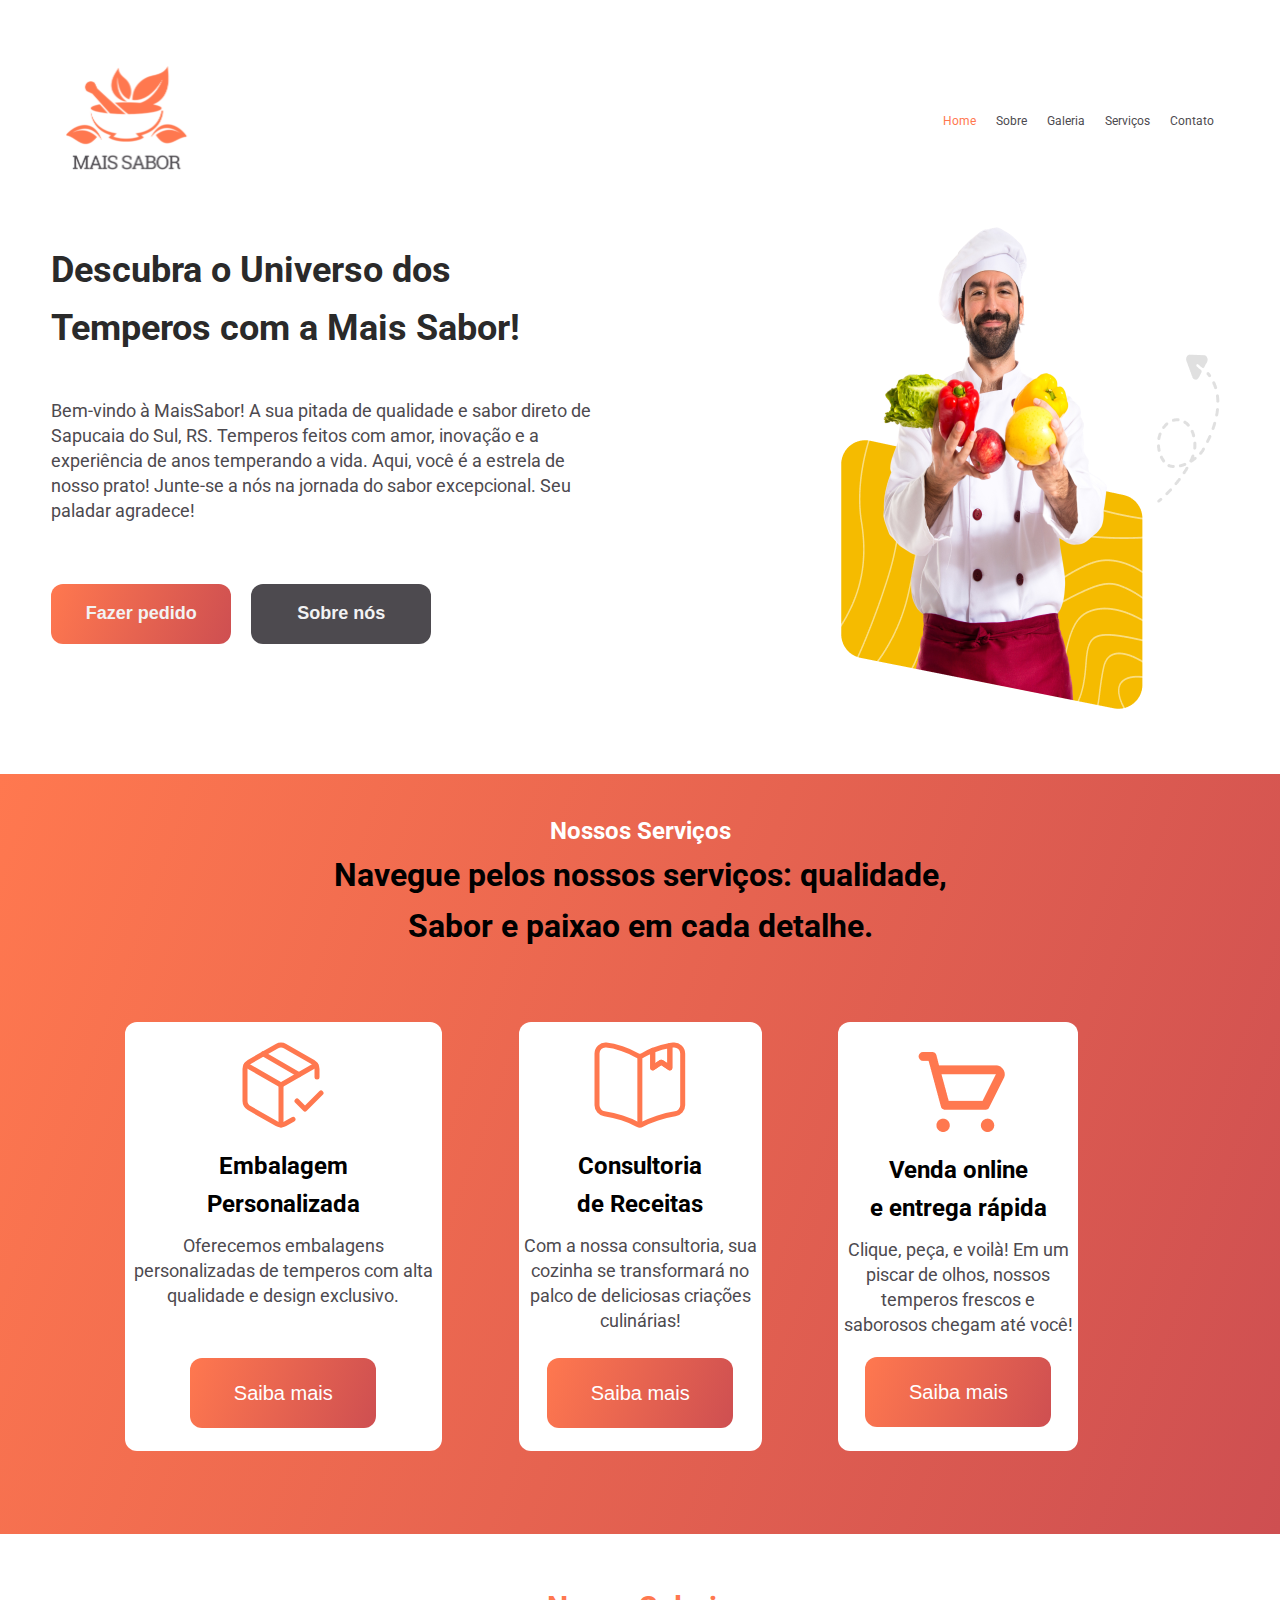
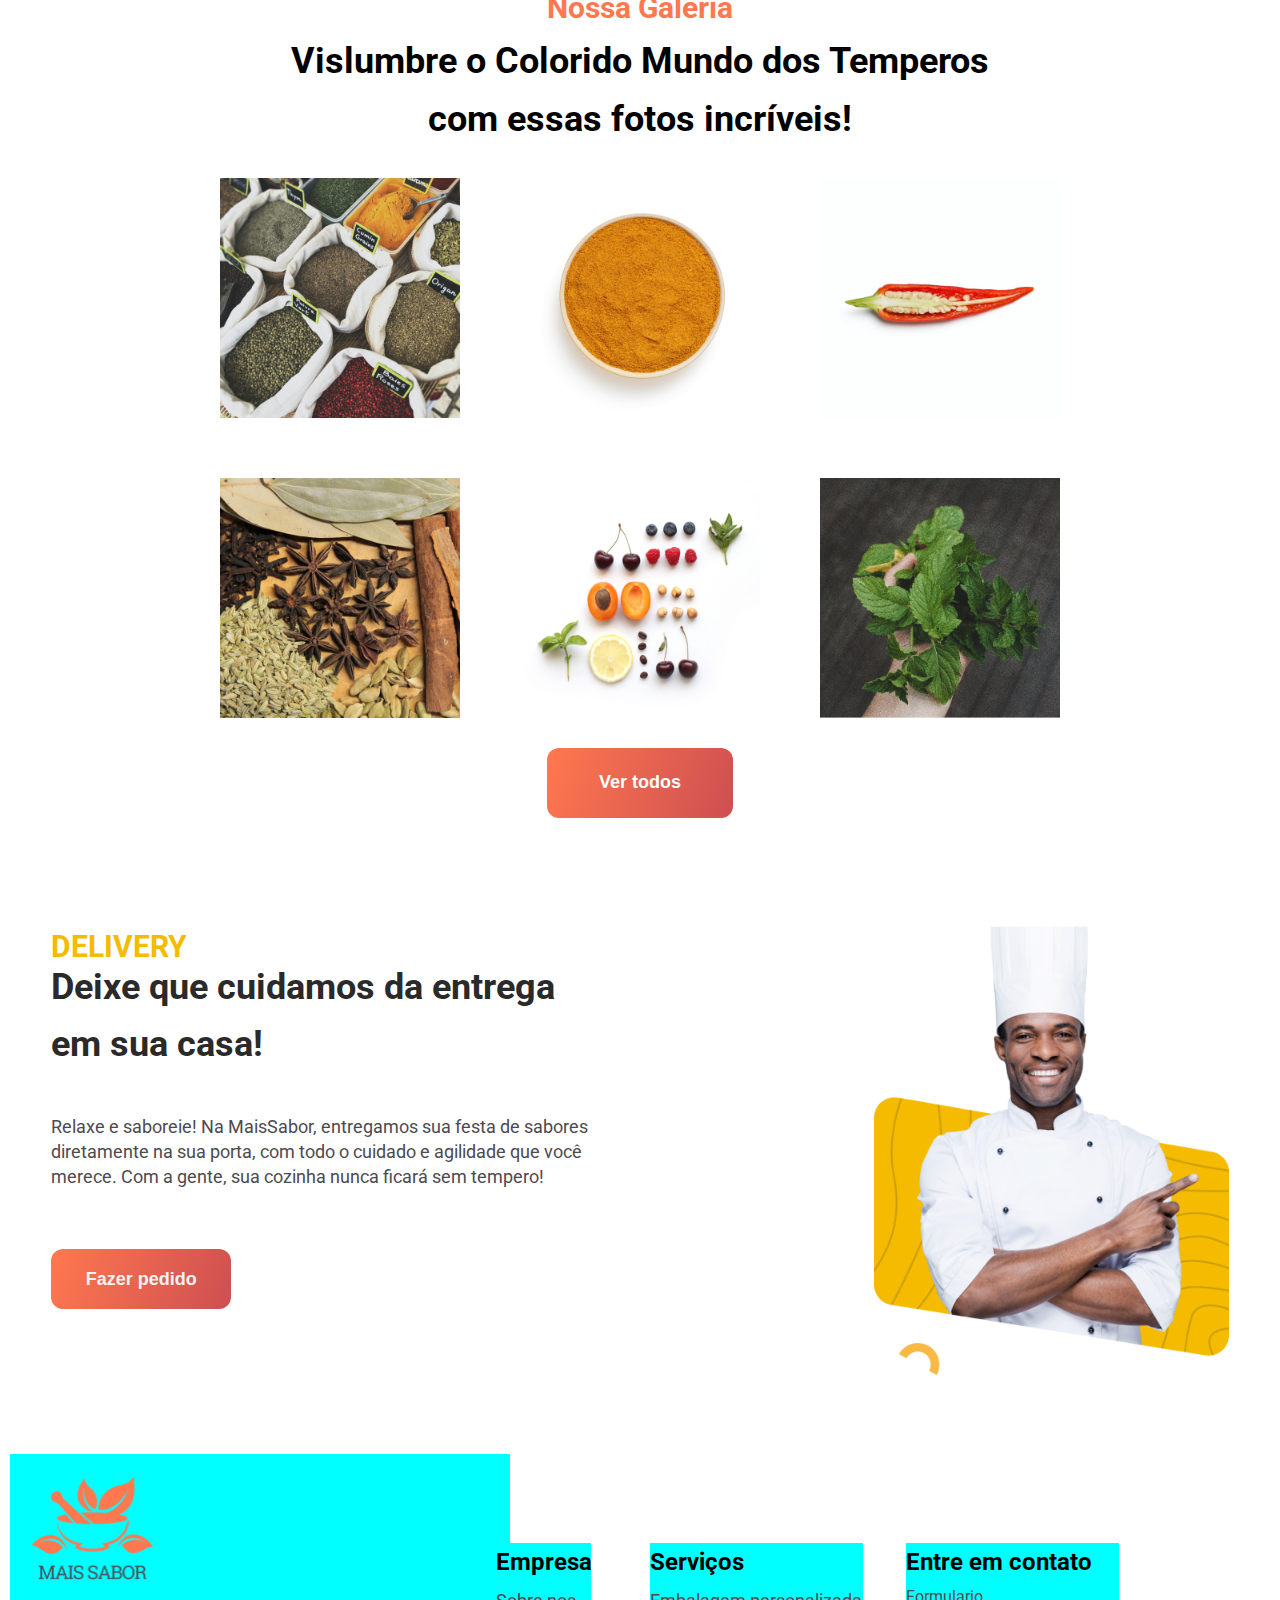
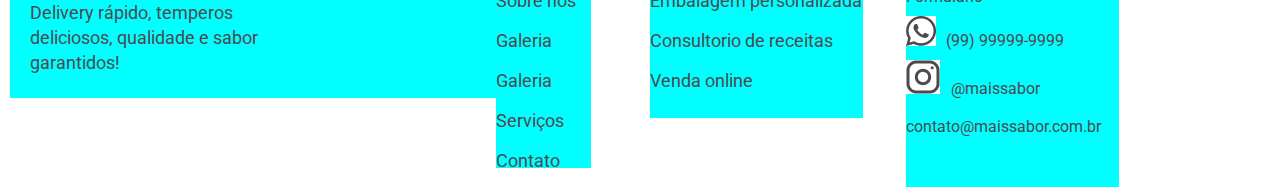
==== index2.html @ 8457e051 "Criaçao do site sem a parte do footer e responsividade" ====
<!DOCTYPE html>
<html lang="pt-br">
<head>
    <meta charset="UTF-8">
    <meta name="viewport" content="width=device-width, initial-scale=1.0">
    <link rel="shortcut icon" href="ancorar/imaegns/logo.svg" type="image/x-icon">
    <link rel="stylesheet" href="ancorar/estilos/home.css">
    <link rel="stylesheet" href="ancorar/estilos/main1.css">
    <link rel="stylesheet" href="ancorar/estilos/temp.css">
    <link rel="stylesheet" href="ancorar/estilos/footer.css">

    <link rel="stylesheet" href="ancorar/media-query-css/01.css" media="screen and (min-width:680px)and (max-width:905px)">
    <title>Projeto-Mais-Sabor</title>
</head>
<body>
    <header>
        <section class="conteiner1">
            <section>
                <img src="ancorar/imaegns/logo.svg" alt="logo mais sabor">     
            </section>

            <section>
                <nav class="menu">
                    <ul>
                        <li class="itemm" id="um"><a href="" class="geral">Home</a></li>
                        <li class="itemm" id="dois"><a href=""  class="geral" onclick="Pagina()"id="dois">Sobre</a></li>
                        
                        <li class="itemm" id="treis"><a href=""  class="geral">Galeria</a></li>
                        <li class="itemm" id="quatro"><a href=""  class="geral">Serviços</a></li>
                        <li class="itemm" id="cinco"><a href=""  class="geral">Contato</a></li>
                    </ul>
                </nav>
            </section>
        </section>

        <section class="banner">
            <div class="banner__container">
              <div class="banner__content" >
                
                    <h1>Descubra o Universo dos Temperos com a Mais Sabor!</h1>
                    <p>
                      Bem-vindo à MaisSabor! A sua pitada de qualidade e sabor direto de
                      Sapucaia do Sul, RS. Temperos feitos com amor, inovação e a
                      experiência de anos temperando a vida. Aqui, você é a estrela de
                      nosso prato! Junte-se a nós na jornada do sabor excepcional. Seu
                      paladar agradece!
                    </p>
                
                    <div class="banner__content-buttons">
                      <a href="#">
                        <button class="button1">Fazer pedido</button>
                      </a>
                      <a href="#">
                        <button class="button2">Sobre nós</button>
                      </a>
                    
                </div>
                </div>
              <img class="img" src="ancorar/imaegns/Header Image.png" alt="" />
            </div>
          </section>
    </header>
    
    <main>
        <section class="main-base-1">
            <section class="main-1">
                <div class="texto-main">
                    <h2>Nossos Serviços</h2>
                    <h1>Navegue pelos nossos serviços: qualidade,</h1>
                    <h1>Sabor e paixao em cada detalhe.</h1>
                </div>
            </section>

            <section class="main-2">
                <section class="bloco1">
                    <img src="ancorar/imaegns/🦆 icon _package check_.svg" alt="embalagem">
                    <section class="text-bloco-1">
                        <h3>Embalagem <br> Personalizada</h3>
                        <p>Oferecemos embalagens personalizadas de temperos com alta qualidade e design exclusivo.</p>
                        <a href="#" class="geral">
                            <div class="buttom"><button class="banner__content-buttons button"><p>Saiba mais</p></button></div>
                        </a>
                    </section>
                </section>
                <section class="bloco2">
                    <img src="ancorar/imaegns/🦆 icon _book saved_.svg" alt="receitas">
                    <section class="text-bloco-2">
                        <h3>Consultoria <br> de Receitas</h3>
                        <p>Com a nossa consultoria, sua cozinha se transformará no palco de deliciosas criações culinárias!</p>
                        <a href="#" class="geral">
                            <div class="buttom2">
                                <button><p>Saiba mais</p></button>
                            </div>
                        </a>
                    </section>
            
                </section>
                <section class="bloco3">
                    <img src="ancorar/imaegns/🦆 icon _shopping cart outline_.png" alt="carrinho-compra">
                    <section class="text-bloco-3">
                        <h3>Venda online <br> e entrega rápida</h3>
                        <p>Clique, peça, e voilà! Em um piscar de olhos, nossos temperos frescos e saborosos chegam até você!</p>
                        <a href="#" class="geral">
                            <div class="buttom3">
                                <button><p>Saiba mais</p></button>
                            </div>
                        </a>
                    </section>
                </section>
            </section>
        </section>

        <section class="main-3">
            <h2>Nossa Galeria</h2>
            <h1>Vislumbre o Colorido Mundo dos Temperos <br>com essas fotos incríveis!</h1>
            <div class="tmr">
                <img src="ancorar/imaegns/img1.jpg" alt="Temperos">
                <img src="ancorar/imaegns/img2.jpg" alt="Temperos">
                <img src="ancorar/imaegns/img3.jpg" alt="Temperos">
                <img src="ancorar/imaegns/img4.jpg" alt="Temperos">
                <img src="ancorar/imaegns/img5.jpg" alt="Temperos">
                <img src="ancorar/imaegns/img6.jpg" alt="Temperos">
            </div>

            <a href="#" class="geral">
                <div class="temperos-buttom"><button><p>Ver todos</p></button></div>
            </a>
        </section>

        <section class="banner">
            <div class="banner__container">
              <div class="banner__content">
                <h2 class="deli">DELIVERY</h2>
                <h1 style="margin-top: 30px;">Deixe que cuidamos da entrega em sua casa!</h1>
                <p>
                    Relaxe e saboreie! Na MaisSabor, entregamos sua festa de sabores diretamente na sua porta, com todo o cuidado e agilidade que você merece. Com a gente, sua cozinha nunca ficará sem tempero!
                </p>
                <a href="#" class="geral">
                    <div class="banner__content-buttons">
                        <button class="button1">Fazer pedido</button>
                    </div>
                </a>
              </div>
              <img src="ancorar/imaegns/image & card.png" alt="Chefe de cozinha">
            </div>
          </section>
    </main>
   
    <footer>
        <section class="footer-base-1">
            <section class="footerum">
                <img src="ancorar/imaegns/logo.svg" alt="">
                <p>Delivery rápido, temperos <br> deliciosos, qualidade e sabor <br> garantidos!</p>
            </section>
                
            <section class="footerdois">
                <h3>Empresa</h3>
                <p>Sobre nos Galeria Galeria
                Serviços Contato</p>
            </section>

            <section class="footertreis">
                <h3>Serviços</h3>
                <p>Embalagem personalizada Consultorio de receitas  Venda online</p>
            </section>

            <section class="footerquatro">
                <h3>Entre em contato</h3>
                <div>
                    <p>Formulario <br><img src="ancorar/imaegns/🦆 icon _whatsapp_.jpg" alt="icone whatsapp" class="icon">(99) 99999-9999 <br><img src="ancorar/imaegns/🦆 icon _instagram_.jpg" alt="" class="icon02"> @maissabor <br> <br>contato@maissabor.com.br</p>
                </div>

               
            </section>
        </section>
    </footer>

    <script>
          function mudouTamanho(){
            var itens = document.getElementById("itens");
            if (window.innerWidth >= 806  ){
                itens.style.display = 'block'
            } else[
                itens.style.display = 'none'
            ]
        }

        function clickMenu(){
            var itens = document.getElementById("itens");
            if(itens.style.display == 'block'){
                itens.style.display = 'none'
            } else{
                itens.style.display = 'block'
            }
  
        }
    </script>
</body>
</html>
---- ancorar/estilos/home.css ----
@import url('https://fonts.googleapis.com/css2?family=Roboto:ital,wght@0,100;0,300;0,400;0,500;0,700;0,900;1,100;1,300;1,400;1,500;1,700;1,900&display=swap');



*{
    padding: 0px;
    margin: 0px;
    box-sizing: border-box;
}

body{
    font-family: 'Roboto', sans-serif;
}

:root {
    --amber: #f5bb00;
    --coral: #ff784f;
    --lightCoral: #eba48e;
    --white: #f2f2f3;
    --gray: #4d4a4f;
    --black: #2a2a2a;
    --gradient: linear-gradient(110deg, #ff784f 0%, #ce4f51 100%);
  }

.conteiner1{
    margin-top: 10px;
    display: flex;
    position: relative;
    top: 64px;
    width: 90vw;
    height: 111.96px;
    margin: auto;
}
.geral{
  text-decoration: none;
}
.menu{
    margin-top: 50px;
    width: 80vw;
}

.menu > ul {
 
    font-size: 12px;
    flex-flow: row wrap;
    display: flex;
    gap: 20px;
    justify-content: flex-end;
}

.itemm , .itemm a{
    list-style-type: none;    
    color: var(--gray);
}

.itemm a:hover{
    color: var(--coral);
}

#um a{
 color: var(--coral);
}

.banner__container {
    padding: 60px 4%;
    display: flex;
    align-items: center;
    gap: 60px;
    justify-content: space-between;
  }
  
  .banner__content {
    display: flex;
    flex-direction: column;
    gap: 40px;
    max-width: 550px;
  }
  
  .banner__content h1 {
    font-size: 2.25rem;
    font-weight: bold;
    color: var(--black);
    line-height: 1.6;
    cursor: default;
  }
  
  .banner__content p {
    color: var(--gray);
    font-size: 1.125rem;
    line-height: 1.4;
    cursor: default;
    margin-bottom: 20px;
  }
  
  .banner__content-buttons {
    display: flex;
    gap: 20px;
  }
  
  .banner__content-buttons button {
    border-radius: 12px;
    width: 180px;
    height: 60px;
    font-size: 1.125rem;
    font-weight: bold;
    border: 0;
    color: var(--white);
    cursor: pointer;
  }
  
  .banner__content-buttons .button1 {
    background: var(--gradient);
  }
  
  .banner__content-buttons .button2 {
    background: var(--gray);
  }
  
  .banner__container img {
    max-height: 550px;
  }
---- ancorar/estilos/main1.css ----
@import url('https://fonts.googleapis.com/css2?family=Roboto:ital,wght@0,100;0,300;0,400;0,500;0,700;0,900;1,100;1,300;1,400;1,500;1,700;1,900&display=swap');



*{
    padding: 0px;
    margin: 0px;
    box-sizing: border-box;
}

body{
    font-family: 'Roboto', sans-serif;
}

:root {
    --amber: #f5bb00;
    --coral: #ff784f;
    --lightCoral: #eba48e;
    --white: #f2f2f3;
    --gray: #4d4a4f;
    --black: #2a2a2a;
    --gradient: linear-gradient(110deg, #ff784f 0%, #ce4f51 100%);
  }

.main-base-1{
    background-image: linear-gradient(110deg, #ff784f 0%, #ce4f51 100%);
    width: 100%;
    height: 760px;
    
}
.main-1{
    display: block;
}


.texto-main{
    text-align: center;
    padding-top: 43px;
}

.texto-main h2 {
    padding-bottom: 5px;
    color: white;
}

.texto-main h1 {
    line-height: 1.6;
}

.main-2{
    margin-top: 60px;
   display: flex;
   justify-content: center;
}

.main-2 > section {
    text-align: center;
    margin-top: 10px;
    padding-top: 20px;
}

.bloco1{
    background-color: white;
    max-width: 30vw;
    height: 429px;
    border-radius: 12px;
    box-sizing: border-box;
    padding: 5px;   
    margin-right: 6vw;
}

.text-bloco-1 > h3 {
    padding-top:15px;    
    font-family: Roboto;
    font-size: 24px;
    font-weight: 700;
    line-height: 38px;
    letter-spacing: 0em;
    text-align: center;

}

.text-bloco-1 > p {
    color: #4D4A4F;
    font-family: Roboto;
    font-size: 18px;
    font-weight: 400;
    line-height: 25px;
    letter-spacing: 0em;
    text-align: center;
    padding-top: 10px;
    margin: auto;
    display: flex;
    flex-wrap: wrap;

    width: 24vw;
    height: 100px;
}

.buttom > button{
    padding: 10px;
    margin: auto;
    border: none;
    display: flex;
    background-image: linear-gradient(110deg, #ff784f 0%, #ce4f51 100%);
    width: 186px;
    height: 70px;
    border-radius: 12px;
    text-align: center;
    color: white;
    margin-top: 35px;
    cursor: pointer;
}

.buttom > button > p {
    color: white;
    font-size: 20px;
    text-align: center;
    margin: auto;
}

.bloco2{
    background-color: white;
    max-width: 30vw;
    margin-right: 6vw;
    flex-wrap: wrap;
    height: 429px;
    border-radius: 12px;
  
}


.text-bloco-2 > h3 {
    padding-top:15px;    
    font-family: Roboto;
    font-size: 24px;
    font-weight: 700;
    line-height: 38px;
    letter-spacing: 0em;
    text-align: center;

}

.text-bloco-2 > p {
    color: #4D4A4F;
    font-family: Roboto;
    font-size: 18px;
    font-weight: 400;
    line-height: 25px;
    letter-spacing: 0em;
    text-align: center;
    padding-top: 10px;
    margin: auto;
    width: 243px;
    height: 100px;
}


.buttom2 > button{
    padding: 10px;
    margin: auto;
    border: none;
    display: flex;
    background-image: linear-gradient(110deg, #ff784f 0%, #ce4f51 100%);
    width: 186px;
    height: 70px;
    border-radius: 12px;
    text-align: center;
    color: white;
    margin-top: 35px;
    cursor: pointer;
}

.buttom2 > button > p {
    color: white;
    font-size: 20px;
    text-align: center;
    margin: auto;
}

.bloco3{
    background-color: white;
    max-width: 30vw;
    margin-right: 6vw;
    flex-wrap: wrap;
    height: 429px;
    border-radius: 12px;
}


.text-bloco-3 > h3 {
    display: flex;
    flex-wrap: wrap;
    flex-direction: column;
    padding-top:15px;    
    font-family: Roboto;
    font-size: 24px;
    font-weight: 700;
    line-height: 38px;
    letter-spacing: 0em;
    text-align: center;

}

.text-bloco-3 > p {
    color: #4D4A4F;
    font-family: Roboto;
    font-size: 18px;
    font-weight: 400;
    line-height: 25px;
    letter-spacing: 0em;
    text-align: center;
    padding-top: 10px;
    margin: auto;
    width: 240px;
    height: 100px;
}

.buttom3 > button{
    padding: 10px;
    margin: auto;
    border: none;
    display: flex;
    background-image: linear-gradient(110deg, #ff784f 0%, #ce4f51 100%);
    width: 186px;
    height: 70px;
    border-radius: 12px;
    text-align: center;
    color: white;
    margin-top: 30px;
    cursor: pointer;
}

.buttom3 > button > p {
    color: white;
    font-size: 20px;
    text-align: center;
    margin: auto;
}

.deli {
    color: #f5bb00; display: block; position: absolute; font-size: 30px; font-weight: bold;
}
---- ancorar/estilos/temp.css ----
@import url('https://fonts.googleapis.com/css2?family=Roboto:ital,wght@0,100;0,300;0,400;0,500;0,700;0,900;1,100;1,300;1,400;1,500;1,700;1,900&display=swap');



*{
    padding: 0px;
    margin: 0px;
    box-sizing: border-box;
}

body{
    font-family: 'Roboto', sans-serif;
}

:root {
    --amber: #f5bb00;
    --coral: #ff784f;
    --lightCoral: #eba48e;
    --white: #f2f2f3;
    --gray: #4d4a4f;
    --black: #2a2a2a;
    --gradient: linear-gradient(110deg, #ff784f 0%, #ce4f51 100%);
  }

.main-3{                                                 
    width: 100%;
    height: 800px;
}

.main-3 > h2 {
    color: #ff784f;
    text-align: center;
    margin-top: 50px;
    font-size: 30px;
    font-weight: 700;
    line-height: 48px;
    letter-spacing: 0em;
}

.main-3 > h1 {
    font-size: 36px;
    font-weight: 700;
    line-height: 58px;
    letter-spacing: 0em;
    text-align: center;
}

.main-3 > .tmr {
   display: flex;
   justify-content: center;
   flex-wrap: wrap;
   flex-direction: row;
   width: 900px;
   margin: auto;
   
}

.main-3 > .tmr > img {
    width: 300px;
   height: 300px;
   display: flex;
   padding: 30px;
}

.temperos-buttom > button{
    text-align: center;
    width: 186px;
    height: 70px;
    border-radius: 12px;
    margin: auto;
    display: block;
    background-image: linear-gradient(110deg, #ff784f 0%, #ce4f51 100%);
    cursor: pointer;
    border: none;
}

.temperos-buttom > button > p {
    color: white;
    font-size: 1.125rem;
    font-weight: bold;
}
---- ancorar/estilos/footer.css ----
@import url('https://fonts.googleapis.com/css2?family=Roboto:ital,wght@0,100;0,300;0,400;0,500;0,700;0,900;1,100;1,300;1,400;1,500;1,700;1,900&display=swap');



*{
    padding: 0px;
    margin: 0px;
    box-sizing: border-box;
}

body{
    font-family: 'Roboto', sans-serif;
}

:root {
    --amber: #f5bb00;
    --coral: #ff784f;
    --lightCoral: #eba48e;
    --white: #f2f2f3;
    --gray: #4d4a4f;
    --black: #2a2a2a;
    --gradient: linear-gradient(110deg, #ff784f 0%, #ce4f51 100%);
}

.footer-base-1 {
    display: flex;
   
    flex-wrap: wrap;
    flex-direction: column;
    width: 100%;
    max-width: 500px;
    height: 244px;
    margin-left: 10px;
    position: relative;
    border: 1px sold black;
    background-color: aqua;
    box-sizing: border-box;
    padding: 10px;
}

.footerum{
   
    padding: 10px;
    color: black;
}

.footerum p {
    margin-top: 10px;
    font-family: Roboto;
    font-size: 18px;
    font-weight: 400;
    line-height: 25px;
    letter-spacing: 0em;
    text-align: left;
    color: #4D4A4F;

}

.footerdois{
    background-color: aqua;
    width: 95px;
    height: 224.78955078125px;
    top: 89px;
    left: 38vw;
    position: absolute;
}

.footerdois h3 {
        
    font-family: Roboto;
    font-size: 24px;
    font-weight: 700;
    line-height: 38px;
    letter-spacing: 0em;
    text-align: left;
}

.footerdois p {
    color: #4D4A4F;
    font-family: Roboto;
    font-size: 18px;
    font-weight: 400;
    line-height: 40px;
    letter-spacing: 0em;
    text-align: left;

}


.footertreis{
    background-color: aqua;
    width: 213px;
    height: 174.78955078125px;
    top: 89px;
    left: 50vw;
    position: absolute;
}

.footertreis h3 {
    font-family: Roboto;
    font-size: 24px;
    font-weight: 700;
    line-height: 38px;
    letter-spacing: 0em;
    text-align: left;
} 

.footertreis p {
    font-family: Roboto;
    font-size: 18px;
    font-weight: 400;
    line-height: 40px;
    letter-spacing: 0em;
    text-align: left;
    color: var(--gray);
    
}


.footerquatro{
    background-color: aqua;
    flex-wrap: wrap;
    width: 100%;
    max-width: 213px;
    height: 244px;
    top: 89px;
    left: 70vw; 
    position: absolute;
}

.footerquatro h3 {
    padding-bottom: 6px;
    font-family: Roboto;
    font-size: 24px;
    font-weight: 700;
    line-height: 38px;
    letter-spacing: 0em;
    text-align: left;
}

.footerquatro p {
    color: var(--gray);
}

.icon{
   margin-top: 10px;
   margin-right: 10px;
}

.icon02{
    margin-top: 10px;
    margin-right: 7px;
}
---- ancorar/media-query-css/01.css ----
.conteiner1{
    display: flex;
    top: 64px;
    height: 111.96px;
    margin: 0 auto;
    width: 90%;
    box-sizing: border-box;
    padding-left: 20px;
}


.menu{
    margin-top: 50px;
    max-width: 80vw;
    width: 60vw;
    justify-content: end;
    display: flex;
}

.itemm > .geral{
   flex-flow: column wrap;
   display: flex;
   max-width: 80vw;
   display: block;
   
}

.img{
    width: 200px;
    height: 300px;
}


.banner__content{
    padding-top: 40px
}

.banner__content p{
    text-align: justify;
}
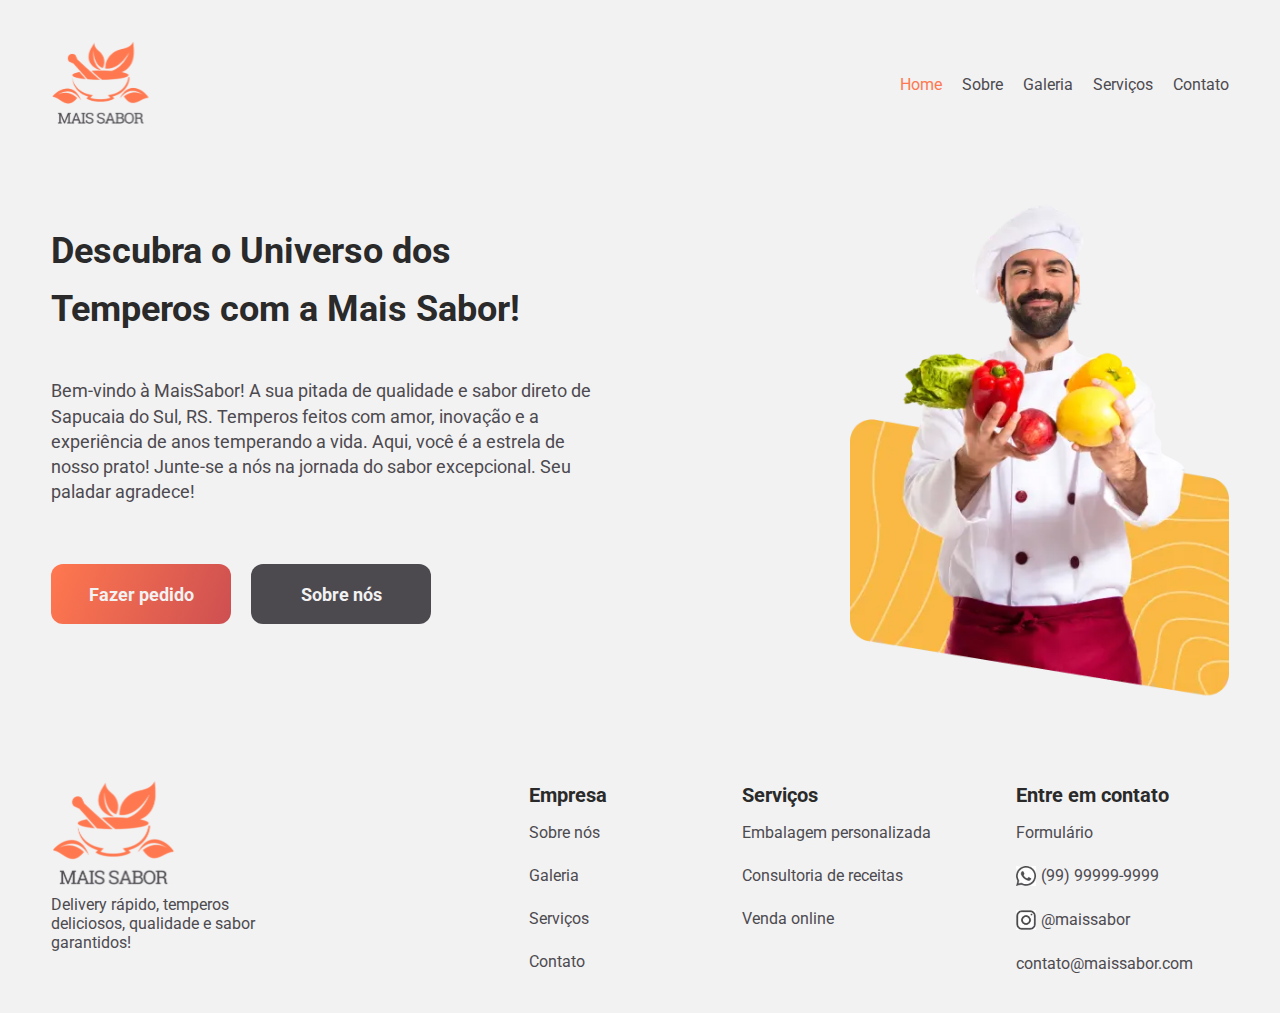
==== commit ad00c54b: "Refatoração do menu, ajustes de body e criação do footer. Pendente linha de copyright" ====
--- a/index2.html
+++ b/index2.html
@@ -1,199 +1,320 @@
 <!DOCTYPE html>
 <html lang="pt-br">
-<head>
-    <meta charset="UTF-8">
-    <meta name="viewport" content="width=device-width, initial-scale=1.0">
-    <link rel="shortcut icon" href="ancorar/imaegns/logo.svg" type="image/x-icon">
-    <link rel="stylesheet" href="ancorar/estilos/home.css">
-    <link rel="stylesheet" href="ancorar/estilos/main1.css">
-    <link rel="stylesheet" href="ancorar/estilos/temp.css">
-    <link rel="stylesheet" href="ancorar/estilos/footer.css">
-
-    <link rel="stylesheet" href="ancorar/media-query-css/01.css" media="screen and (min-width:680px)and (max-width:905px)">
-    <title>Projeto-Mais-Sabor</title>
-</head>
-<body>
+  <head>
+    <meta charset="UTF-8" />
+    <meta name="viewport" content="width=device-width, initial-scale=1.0" />
+    <link
+      rel="shortcut icon"
+      href="./assets/images/favicon.ico"
+      type="image/x-icon"
+    />
+    <link rel="preconnect" href="https://fonts.googleapis.com" />
+    <link rel="preconnect" href="https://fonts.gstatic.com" crossorigin />
+    <link
+      href="https://fonts.googleapis.com/css2?family=Roboto:wght@400;700&display=swap"
+      rel="stylesheet"
+    />
+    <link rel="stylesheet" href="./assets/css/global.css" />
+    <link rel="stylesheet" href="./assets/css/navbar.css" />
+    <link rel="stylesheet" href="./assets/css/footer.css" />
+    <link rel="stylesheet" href="./assets/css/home.css" />
+
+    <link rel="stylesheet" href="ancorar/estilos/home.css" />
+    <link rel="stylesheet" href="ancorar/estilos/main1.css" />
+    <link rel="stylesheet" href="ancorar/estilos/temp.css" />
+    <link rel="stylesheet" href="ancorar/estilos/footer.css" />
+
+    <title>Mais Sabor | Início</title>
+  </head>
+  <body>
     <header>
-        <section class="conteiner1">
-            <section>
-                <img src="ancorar/imaegns/logo.svg" alt="logo mais sabor">     
+      <img src="./assets/images/logo.svg" alt="logo mais sabor" />
+
+      <nav>
+        <ul>
+          <li>
+            <a href="#" class="pagina-ativa">Home</a>
+          </li>
+          <li>
+            <a href="/sobre.html">Sobre</a>
+          </li>
+
+          <li>
+            <a href="#">Galeria</a>
+          </li>
+          <li>
+            <a href="#">Serviços</a>
+          </li>
+          <li>
+            <a href="#">Contato</a>
+          </li>
+        </ul>
+      </nav>
+    </header>
+
+    <section class="banner">
+      <div class="banner__container">
+        <div class="banner__content">
+          <h1>Descubra o Universo dos Temperos com a Mais Sabor!</h1>
+          <p>
+            Bem-vindo à MaisSabor! A sua pitada de qualidade e sabor direto de
+            Sapucaia do Sul, RS. Temperos feitos com amor, inovação e a
+            experiência de anos temperando a vida. Aqui, você é a estrela de
+            nosso prato! Junte-se a nós na jornada do sabor excepcional. Seu
+            paladar agradece!
+          </p>
+
+          <div class="banner__content-buttons">
+            <a href="#">
+              <button class="button1">Fazer pedido</button>
+            </a>
+            <a href="#">
+              <button class="button2">Sobre nós</button>
+            </a>
+          </div>
+        </div>
+        <img class="img" src="./assets/images/home/banner-image.webp" alt="" />
+      </div>
+    </section>
+
+    <!-- <main>
+      <section class="main-base-1">
+        <section class="main-1">
+          <div class="texto-main">
+            <h2>Nossos Serviços</h2>
+            <h1>Navegue pelos nossos serviços: qualidade,</h1>
+            <h1>Sabor e paixao em cada detalhe.</h1>
+          </div>
+        </section>
+
+        <section class="main-2">
+          <section class="bloco1">
+            <img
+              src="ancorar/imaegns/🦆 icon _package check_.svg"
+              alt="embalagem"
+            />
+            <section class="text-bloco-1">
+              <h3>
+                Embalagem <br />
+                Personalizada
+              </h3>
+              <p>
+                Oferecemos embalagens personalizadas de temperos com alta
+                qualidade e design exclusivo.
+              </p>
+              <a href="#" class="geral">
+                <div class="buttom">
+                  <button class="banner__content-buttons button">
+                    <p>Saiba mais</p>
+                  </button>
+                </div>
+              </a>
             </section>
-
-            <section>
-                <nav class="menu">
-                    <ul>
-                        <li class="itemm" id="um"><a href="" class="geral">Home</a></li>
-                        <li class="itemm" id="dois"><a href=""  class="geral" onclick="Pagina()"id="dois">Sobre</a></li>
-                        
-                        <li class="itemm" id="treis"><a href=""  class="geral">Galeria</a></li>
-                        <li class="itemm" id="quatro"><a href=""  class="geral">Serviços</a></li>
-                        <li class="itemm" id="cinco"><a href=""  class="geral">Contato</a></li>
-                    </ul>
-                </nav>
+          </section>
+          <section class="bloco2">
+            <img
+              src="ancorar/imaegns/🦆 icon _book saved_.svg"
+              alt="receitas"
+            />
+            <section class="text-bloco-2">
+              <h3>
+                Consultoria <br />
+                de Receitas
+              </h3>
+              <p>
+                Com a nossa consultoria, sua cozinha se transformará no palco de
+                deliciosas criações culinárias!
+              </p>
+              <a href="#" class="geral">
+                <div class="buttom2">
+                  <button><p>Saiba mais</p></button>
+                </div>
+              </a>
             </section>
-        </section>
-
-        <section class="banner">
-            <div class="banner__container">
-              <div class="banner__content" >
-                
-                    <h1>Descubra o Universo dos Temperos com a Mais Sabor!</h1>
-                    <p>
-                      Bem-vindo à MaisSabor! A sua pitada de qualidade e sabor direto de
-                      Sapucaia do Sul, RS. Temperos feitos com amor, inovação e a
-                      experiência de anos temperando a vida. Aqui, você é a estrela de
-                      nosso prato! Junte-se a nós na jornada do sabor excepcional. Seu
-                      paladar agradece!
-                    </p>
-                
-                    <div class="banner__content-buttons">
-                      <a href="#">
-                        <button class="button1">Fazer pedido</button>
-                      </a>
-                      <a href="#">
-                        <button class="button2">Sobre nós</button>
-                      </a>
-                    
+          </section>
+          <section class="bloco3">
+            <img
+              src="ancorar/imaegns/🦆 icon _shopping cart outline_.png"
+              alt="carrinho-compra"
+            />
+            <section class="text-bloco-3">
+              <h3>
+                Venda online <br />
+                e entrega rápida
+              </h3>
+              <p>
+                Clique, peça, e voilà! Em um piscar de olhos, nossos temperos
+                frescos e saborosos chegam até você!
+              </p>
+              <a href="#" class="geral">
+                <div class="buttom3">
+                  <button><p>Saiba mais</p></button>
                 </div>
-                </div>
-              <img class="img" src="ancorar/imaegns/Header Image.png" alt="" />
-            </div>
+              </a>
+            </section>
           </section>
-    </header>
-    
-    <main>
-        <section class="main-base-1">
-            <section class="main-1">
-                <div class="texto-main">
-                    <h2>Nossos Serviços</h2>
-                    <h1>Navegue pelos nossos serviços: qualidade,</h1>
-                    <h1>Sabor e paixao em cada detalhe.</h1>
-                </div>
-            </section>
-
-            <section class="main-2">
-                <section class="bloco1">
-                    <img src="ancorar/imaegns/🦆 icon _package check_.svg" alt="embalagem">
-                    <section class="text-bloco-1">
-                        <h3>Embalagem <br> Personalizada</h3>
-                        <p>Oferecemos embalagens personalizadas de temperos com alta qualidade e design exclusivo.</p>
-                        <a href="#" class="geral">
-                            <div class="buttom"><button class="banner__content-buttons button"><p>Saiba mais</p></button></div>
-                        </a>
-                    </section>
-                </section>
-                <section class="bloco2">
-                    <img src="ancorar/imaegns/🦆 icon _book saved_.svg" alt="receitas">
-                    <section class="text-bloco-2">
-                        <h3>Consultoria <br> de Receitas</h3>
-                        <p>Com a nossa consultoria, sua cozinha se transformará no palco de deliciosas criações culinárias!</p>
-                        <a href="#" class="geral">
-                            <div class="buttom2">
-                                <button><p>Saiba mais</p></button>
-                            </div>
-                        </a>
-                    </section>
-            
-                </section>
-                <section class="bloco3">
-                    <img src="ancorar/imaegns/🦆 icon _shopping cart outline_.png" alt="carrinho-compra">
-                    <section class="text-bloco-3">
-                        <h3>Venda online <br> e entrega rápida</h3>
-                        <p>Clique, peça, e voilà! Em um piscar de olhos, nossos temperos frescos e saborosos chegam até você!</p>
-                        <a href="#" class="geral">
-                            <div class="buttom3">
-                                <button><p>Saiba mais</p></button>
-                            </div>
-                        </a>
-                    </section>
-                </section>
-            </section>
-        </section>
-
-        <section class="main-3">
-            <h2>Nossa Galeria</h2>
-            <h1>Vislumbre o Colorido Mundo dos Temperos <br>com essas fotos incríveis!</h1>
-            <div class="tmr">
-                <img src="ancorar/imaegns/img1.jpg" alt="Temperos">
-                <img src="ancorar/imaegns/img2.jpg" alt="Temperos">
-                <img src="ancorar/imaegns/img3.jpg" alt="Temperos">
-                <img src="ancorar/imaegns/img4.jpg" alt="Temperos">
-                <img src="ancorar/imaegns/img5.jpg" alt="Temperos">
-                <img src="ancorar/imaegns/img6.jpg" alt="Temperos">
-            </div>
-
+        </section>
+      </section>
+
+      <section class="main-3">
+        <h2>Nossa Galeria</h2>
+        <h1>
+          Vislumbre o Colorido Mundo dos Temperos <br />com essas fotos
+          incríveis!
+        </h1>
+        <div class="tmr">
+          <img src="ancorar/imaegns/img1.jpg" alt="Temperos" />
+          <img src="ancorar/imaegns/img2.jpg" alt="Temperos" />
+          <img src="ancorar/imaegns/img3.jpg" alt="Temperos" />
+          <img src="ancorar/imaegns/img4.jpg" alt="Temperos" />
+          <img src="ancorar/imaegns/img5.jpg" alt="Temperos" />
+          <img src="ancorar/imaegns/img6.jpg" alt="Temperos" />
+        </div>
+
+        <a href="#" class="geral">
+          <div class="temperos-buttom">
+            <button><p>Ver todos</p></button>
+          </div>
+        </a>
+      </section>
+
+      <section class="banner">
+        <div class="banner__container">
+          <div class="banner__content">
+            <h2 class="deli">DELIVERY</h2>
+            <h1 style="margin-top: 30px">
+              Deixe que cuidamos da entrega em sua casa!
+            </h1>
+            <p>
+              Relaxe e saboreie! Na MaisSabor, entregamos sua festa de sabores
+              diretamente na sua porta, com todo o cuidado e agilidade que você
+              merece. Com a gente, sua cozinha nunca ficará sem tempero!
+            </p>
             <a href="#" class="geral">
-                <div class="temperos-buttom"><button><p>Ver todos</p></button></div>
+              <div class="banner__content-buttons">
+                <button class="button1">Fazer pedido</button>
+              </div>
             </a>
-        </section>
-
-        <section class="banner">
-            <div class="banner__container">
-              <div class="banner__content">
-                <h2 class="deli">DELIVERY</h2>
-                <h1 style="margin-top: 30px;">Deixe que cuidamos da entrega em sua casa!</h1>
-                <p>
-                    Relaxe e saboreie! Na MaisSabor, entregamos sua festa de sabores diretamente na sua porta, com todo o cuidado e agilidade que você merece. Com a gente, sua cozinha nunca ficará sem tempero!
-                </p>
-                <a href="#" class="geral">
-                    <div class="banner__content-buttons">
-                        <button class="button1">Fazer pedido</button>
-                    </div>
-                </a>
-              </div>
-              <img src="ancorar/imaegns/image & card.png" alt="Chefe de cozinha">
-            </div>
-          </section>
+          </div>
+          <img src="ancorar/imaegns/image & card.png" alt="Chefe de cozinha" />
+        </div>
+      </section>
     </main>
-   
+
     <footer>
-        <section class="footer-base-1">
-            <section class="footerum">
-                <img src="ancorar/imaegns/logo.svg" alt="">
-                <p>Delivery rápido, temperos <br> deliciosos, qualidade e sabor <br> garantidos!</p>
-            </section>
-                
-            <section class="footerdois">
-                <h3>Empresa</h3>
-                <p>Sobre nos Galeria Galeria
-                Serviços Contato</p>
-            </section>
-
-            <section class="footertreis">
-                <h3>Serviços</h3>
-                <p>Embalagem personalizada Consultorio de receitas  Venda online</p>
-            </section>
-
-            <section class="footerquatro">
-                <h3>Entre em contato</h3>
-                <div>
-                    <p>Formulario <br><img src="ancorar/imaegns/🦆 icon _whatsapp_.jpg" alt="icone whatsapp" class="icon">(99) 99999-9999 <br><img src="ancorar/imaegns/🦆 icon _instagram_.jpg" alt="" class="icon02"> @maissabor <br> <br>contato@maissabor.com.br</p>
-                </div>
-
-               
-            </section>
-        </section>
+      <section class="footer-base-1">
+        <section class="footerum">
+          <img src="ancorar/imaegns/logo.svg" alt="" />
+          <p>
+            Delivery rápido, temperos <br />
+            deliciosos, qualidade e sabor <br />
+            garantidos!
+          </p>
+        </section>
+
+        <section class="footerdois">
+          <h3>Empresa</h3>
+          <p>Sobre nos Galeria Galeria Serviços Contato</p>
+        </section>
+
+        <section class="footertreis">
+          <h3>Serviços</h3>
+          <p>Embalagem personalizada Consultorio de receitas Venda online</p>
+        </section>
+
+        <section class="footerquatro">
+          <h3>Entre em contato</h3>
+          <div>
+            <p>
+              Formulario <br /><img
+                src="ancorar/imaegns/🦆 icon _whatsapp_.jpg"
+                alt="icone whatsapp"
+                class="icon"
+              />(99) 99999-9999 <br /><img
+                src="ancorar/imaegns/🦆 icon _instagram_.jpg"
+                alt=""
+                class="icon02"
+              />
+              @maissabor <br />
+              <br />contato@maissabor.com.br
+            </p>
+          </div>
+        </section>
+      </section>
+    </footer> -->
+
+    <footer>
+      <div class="footer__grid-container">
+        <div class="footer__div-logo">
+          <img src="./assets/images/logo.svg" alt="" />
+          <p>
+            Delivery rápido, temperos deliciosos, qualidade e sabor garantidos!
+          </p>
+        </div>
+        <div class="footer__div-empresa">
+          <h3>Empresa</h3>
+          <ul>
+            <li><a href="#">Sobre nós</a></li>
+            <li><a href="#">Galeria</a></li>
+            <li><a href="#">Serviços</a></li>
+            <li><a href="#">Contato</a></li>
+          </ul>
+        </div>
+        <div class="footer__div-servicos">
+          <h3>Serviços</h3>
+          <ul>
+            <li><a href="#">Embalagem personalizada</a></li>
+            <li><a href="#">Consultoria de receitas</a></li>
+            <li><a href="#">Venda online</a></li>
+          </ul>
+        </div>
+        <div class="footer__div-contato">
+          <h3>Entre em contato</h3>
+          <ul>
+            <li>
+              <a href="#">Formulário</a>
+            </li>
+            <li>
+              <a href="tel:+99999999999">
+                <img
+                  src="./assets/images/footer/whatsapp-logo.webp"
+                  alt=""
+                />(99) 99999-9999
+              </a>
+            </li>
+            <li>
+              <a href="#">
+                <img
+                  src="./assets/images/footer/instagram-logo.webp"
+                  alt=""
+                />@maissabor
+              </a>
+            </li>
+            <li>
+              <a href="mailto:contato@maissabor.com">contato@maissabor.com</a>
+            </li>
+          </ul>
+        </div>
+      </div>
     </footer>
 
     <script>
-          function mudouTamanho(){
-            var itens = document.getElementById("itens");
-            if (window.innerWidth >= 806  ){
-                itens.style.display = 'block'
-            } else[
-                itens.style.display = 'none'
-            ]
+      function mudouTamanho() {
+        var itens = document.getElementById("itens");
+
+        if (window.innerWidth >= 806) {
+          itens.style.display = "block";
+        } else [(itens.style.display = "none")];
+      }
+
+      function clickMenu() {
+        var itens = document.getElementById("itens");
+        if (itens.style.display == "block") {
+          itens.style.display = "none";
+        } else {
+          itens.style.display = "block";
         }
-
-        function clickMenu(){
-            var itens = document.getElementById("itens");
-            if(itens.style.display == 'block'){
-                itens.style.display = 'none'
-            } else{
-                itens.style.display = 'block'
-            }
-  
-        }
+      }
     </script>
-</body>
-</html>+  </body>
+</html>
--- a/assets/css/global.css
+++ b/assets/css/global.css
@@ -0,0 +1,23 @@
+:root {
+  --amber: #f5bb00;
+  --coral: #ff784f;
+  --lightCoral: #eba48e;
+  --white: #f2f2f3;
+  --gray: #4d4a4f;
+  --black: #2a2a2a;
+  --gradient: linear-gradient(110deg, #ff784f 0%, #ce4f51 100%);
+}
+
+/* css reset */
+* {
+  margin: 0;
+  padding: 0;
+  box-sizing: border-box;
+  font-family: "Roboto", sans-serif;
+  background-color: var(--white);
+}
+
+body {
+  max-width: 2000px;
+  margin: 0 auto;
+}
--- a/assets/css/footer.css
+++ b/assets/css/footer.css
@@ -0,0 +1,81 @@
+.footer__grid-container {
+  display: grid;
+  grid-template-columns: 1.5fr 1fr 1fr 1fr;
+  place-items: flex-start center;
+  gap: 20px;
+  padding: 40px 4%;
+}
+
+.footer__div-logo {
+  max-width: 250px;
+  width: 100%;
+  place-self: flex-start;
+  color: var(--gray);
+}
+
+.footer__div-empresa,
+.footer__div-servicos,
+.footer__div-contato {
+  display: flex;
+  flex-direction: column;
+  gap: 12px;
+}
+
+.footer__div-empresa h3,
+.footer__div-servicos h3,
+.footer__div-contato h3 {
+  font-size: 1.25rem;
+  color: var(--black);
+  line-height: 1.6;
+}
+
+.footer__div-empresa ul,
+.footer__div-servicos ul,
+.footer__div-contato ul {
+  display: flex;
+  flex-direction: column;
+  gap: 24px;
+  list-style: none;
+}
+
+.footer__div-empresa ul li a,
+.footer__div-servicos ul li a,
+.footer__div-contato ul li a {
+  text-decoration: none;
+  color: var(--gray);
+}
+
+.footer__div-contato ul li a {
+  display: flex;
+  align-items: center;
+  gap: 5px;
+}
+
+.footer__div-contato img {
+  width: 20px;
+  height: 20px;
+}
+
+@media (max-width: 768px) {
+  .footer__grid-container {
+    grid-template-columns: 1fr 1fr;
+    place-items: flex-start;
+    gap: 40px;
+  }
+}
+
+@media (max-width: 400px) {
+  .footer__grid-container {
+    grid-template-columns: 1fr;
+    place-items: center flex-start;
+  }
+
+  .footer__div-logo {
+    place-self: center;
+    display: flex;
+    flex-direction: column;
+    text-align: center;
+    justify-content: center;
+    align-items: center;
+  }
+}
--- a/ancorar/estilos/home.css
+++ b/ancorar/estilos/home.css
@@ -1,122 +1,124 @@
-
-@import url('https://fonts.googleapis.com/css2?family=Roboto:ital,wght@0,100;0,300;0,400;0,500;0,700;0,900;1,100;1,300;1,400;1,500;1,700;1,900&display=swap');
-
-
-
-*{
-    padding: 0px;
-    margin: 0px;
-    box-sizing: border-box;
+/* MENU DE NAVEGAÇÃO */
+header {
+  padding: 40px 4% 20px;
+  display: flex;
+  justify-content: space-between;
+  align-items: center;
 }
 
-body{
-    font-family: 'Roboto', sans-serif;
+header img {
+  width: 100px;
 }
 
-:root {
-    --amber: #f5bb00;
-    --coral: #ff784f;
-    --lightCoral: #eba48e;
-    --white: #f2f2f3;
-    --gray: #4d4a4f;
-    --black: #2a2a2a;
-    --gradient: linear-gradient(110deg, #ff784f 0%, #ce4f51 100%);
+nav ul {
+  display: flex;
+  justify-content: space-around;
+  gap: 20px;
+  list-style: none;
+}
+
+nav ul li a {
+  text-decoration: none;
+  color: var(--gray);
+  font-size: 1rem;
+}
+
+.pagina-ativa {
+  color: var(--coral);
+}
+
+/* SEÇÃO BANNER */
+.banner__container {
+  padding: 0px 4% 40px;
+  display: flex;
+  align-items: center;
+  gap: 40px;
+  justify-content: space-between;
+}
+
+.banner__content {
+  display: flex;
+  flex-direction: column;
+  gap: 40px;
+  width: 100%;
+  max-width: 550px;
+}
+
+.banner__content h1 {
+  font-size: 2.25rem;
+  font-weight: bold;
+  color: var(--black);
+  line-height: 1.6;
+  cursor: default;
+}
+
+.banner__content p {
+  color: var(--gray);
+  font-size: 1.125rem;
+  line-height: 1.4;
+  cursor: default;
+  margin-bottom: 20px;
+}
+
+.banner__content-buttons {
+  display: flex;
+  gap: 20px;
+}
+
+.banner__content-buttons button {
+  border-radius: 12px;
+  width: 180px;
+  height: 60px;
+  font-size: 1.125rem;
+  font-weight: bold;
+  border: 0;
+  color: var(--white);
+  cursor: pointer;
+}
+
+.banner__content-buttons .button1 {
+  background: var(--gradient);
+}
+
+.banner__content-buttons .button2 {
+  background: var(--gray);
+}
+
+.banner__container img {
+  max-height: 550px;
+  max-width: 100%;
+}
+
+/* media queries */
+@media (max-width: 768px) {
+  .banner__container {
+    flex-direction: column;
+    justify-content: center;
+    gap: 10px;
   }
 
-.conteiner1{
-    margin-top: 10px;
-    display: flex;
-    position: relative;
-    top: 64px;
-    width: 90vw;
-    height: 111.96px;
-    margin: auto;
-}
-.geral{
-  text-decoration: none;
-}
-.menu{
-    margin-top: 50px;
-    width: 80vw;
+  .banner__content {
+    gap: 20px;
+    justify-content: center;
+    align-items; center;
+  }
+
+  .banner__content h1 {
+    font-size: 2rem;
+    line-height: 1.6;
+    text-align: center;
+  }
+
+  .banner__content-buttons {
+    justify-content: center;
+    gap: 10px;
+  }
 }
 
-.menu > ul {
- 
-    font-size: 12px;
-    flex-flow: row wrap;
-    display: flex;
-    gap: 20px;
-    justify-content: flex-end;
+@media (max-width: 400px) {
+  .banner__content-buttons {
+    flex-direction: column;
+    gap: 10px;
+    align-items: center;
+  }
 }
-
-.itemm , .itemm a{
-    list-style-type: none;    
-    color: var(--gray);
-}
-
-.itemm a:hover{
-    color: var(--coral);
-}
-
-#um a{
- color: var(--coral);
-}
-
-.banner__container {
-    padding: 60px 4%;
-    display: flex;
-    align-items: center;
-    gap: 60px;
-    justify-content: space-between;
-  }
-  
-  .banner__content {
-    display: flex;
-    flex-direction: column;
-    gap: 40px;
-    max-width: 550px;
-  }
-  
-  .banner__content h1 {
-    font-size: 2.25rem;
-    font-weight: bold;
-    color: var(--black);
-    line-height: 1.6;
-    cursor: default;
-  }
-  
-  .banner__content p {
-    color: var(--gray);
-    font-size: 1.125rem;
-    line-height: 1.4;
-    cursor: default;
-    margin-bottom: 20px;
-  }
-  
-  .banner__content-buttons {
-    display: flex;
-    gap: 20px;
-  }
-  
-  .banner__content-buttons button {
-    border-radius: 12px;
-    width: 180px;
-    height: 60px;
-    font-size: 1.125rem;
-    font-weight: bold;
-    border: 0;
-    color: var(--white);
-    cursor: pointer;
-  }
-  
-  .banner__content-buttons .button1 {
-    background: var(--gradient);
-  }
-  
-  .banner__content-buttons .button2 {
-    background: var(--gray);
-  }
-  
-  .banner__container img {
-    max-height: 550px;
-  }--- a/ancorar/estilos/main1.css
+++ b/ancorar/estilos/main1.css
@@ -1,245 +1,214 @@
-
-
-@import url('https://fonts.googleapis.com/css2?family=Roboto:ital,wght@0,100;0,300;0,400;0,500;0,700;0,900;1,100;1,300;1,400;1,500;1,700;1,900&display=swap');
-
-
-
-*{
-    padding: 0px;
-    margin: 0px;
-    box-sizing: border-box;
-}
-
-body{
-    font-family: 'Roboto', sans-serif;
-}
-
-:root {
-    --amber: #f5bb00;
-    --coral: #ff784f;
-    --lightCoral: #eba48e;
-    --white: #f2f2f3;
-    --gray: #4d4a4f;
-    --black: #2a2a2a;
-    --gradient: linear-gradient(110deg, #ff784f 0%, #ce4f51 100%);
-  }
-
-.main-base-1{
-    background-image: linear-gradient(110deg, #ff784f 0%, #ce4f51 100%);
-    width: 100%;
-    height: 760px;
-    
-}
-.main-1{
-    display: block;
-}
-
-
-.texto-main{
-    text-align: center;
-    padding-top: 43px;
+.main-base-1 {
+  background-image: linear-gradient(110deg, #ff784f 0%, #ce4f51 100%);
+  width: 100%;
+  height: 760px;
+}
+.main-1 {
+  display: block;
+}
+
+.texto-main {
+  text-align: center;
+  padding-top: 43px;
 }
 
 .texto-main h2 {
-    padding-bottom: 5px;
-    color: white;
+  padding-bottom: 5px;
+  color: white;
 }
 
 .texto-main h1 {
-    line-height: 1.6;
-}
-
-.main-2{
-    margin-top: 60px;
-   display: flex;
-   justify-content: center;
+  line-height: 1.6;
+}
+
+.main-2 {
+  margin-top: 60px;
+  display: flex;
+  justify-content: center;
 }
 
 .main-2 > section {
-    text-align: center;
-    margin-top: 10px;
-    padding-top: 20px;
-}
-
-.bloco1{
-    background-color: white;
-    max-width: 30vw;
-    height: 429px;
-    border-radius: 12px;
-    box-sizing: border-box;
-    padding: 5px;   
-    margin-right: 6vw;
+  text-align: center;
+  margin-top: 10px;
+  padding-top: 20px;
+}
+
+.bloco1 {
+  background-color: white;
+  max-width: 30vw;
+  height: 429px;
+  border-radius: 12px;
+  box-sizing: border-box;
+  padding: 5px;
+  margin-right: 6vw;
 }
 
 .text-bloco-1 > h3 {
-    padding-top:15px;    
-    font-family: Roboto;
-    font-size: 24px;
-    font-weight: 700;
-    line-height: 38px;
-    letter-spacing: 0em;
-    text-align: center;
-
+  padding-top: 15px;
+  font-family: Roboto;
+  font-size: 24px;
+  font-weight: 700;
+  line-height: 38px;
+  letter-spacing: 0em;
+  text-align: center;
 }
 
 .text-bloco-1 > p {
-    color: #4D4A4F;
-    font-family: Roboto;
-    font-size: 18px;
-    font-weight: 400;
-    line-height: 25px;
-    letter-spacing: 0em;
-    text-align: center;
-    padding-top: 10px;
-    margin: auto;
-    display: flex;
-    flex-wrap: wrap;
-
-    width: 24vw;
-    height: 100px;
-}
-
-.buttom > button{
-    padding: 10px;
-    margin: auto;
-    border: none;
-    display: flex;
-    background-image: linear-gradient(110deg, #ff784f 0%, #ce4f51 100%);
-    width: 186px;
-    height: 70px;
-    border-radius: 12px;
-    text-align: center;
-    color: white;
-    margin-top: 35px;
-    cursor: pointer;
+  color: #4d4a4f;
+  font-family: Roboto;
+  font-size: 18px;
+  font-weight: 400;
+  line-height: 25px;
+  letter-spacing: 0em;
+  text-align: center;
+  padding-top: 10px;
+  margin: auto;
+  display: flex;
+  flex-wrap: wrap;
+
+  width: 24vw;
+  height: 100px;
+}
+
+.buttom > button {
+  padding: 10px;
+  margin: auto;
+  border: none;
+  display: flex;
+  background-image: linear-gradient(110deg, #ff784f 0%, #ce4f51 100%);
+  width: 186px;
+  height: 70px;
+  border-radius: 12px;
+  text-align: center;
+  color: white;
+  margin-top: 35px;
+  cursor: pointer;
 }
 
 .buttom > button > p {
-    color: white;
-    font-size: 20px;
-    text-align: center;
-    margin: auto;
-}
-
-.bloco2{
-    background-color: white;
-    max-width: 30vw;
-    margin-right: 6vw;
-    flex-wrap: wrap;
-    height: 429px;
-    border-radius: 12px;
-  
-}
-
+  color: white;
+  font-size: 20px;
+  text-align: center;
+  margin: auto;
+}
+
+.bloco2 {
+  background-color: white;
+  max-width: 30vw;
+  margin-right: 6vw;
+  flex-wrap: wrap;
+  height: 429px;
+  border-radius: 12px;
+}
 
 .text-bloco-2 > h3 {
-    padding-top:15px;    
-    font-family: Roboto;
-    font-size: 24px;
-    font-weight: 700;
-    line-height: 38px;
-    letter-spacing: 0em;
-    text-align: center;
-
+  padding-top: 15px;
+  font-family: Roboto;
+  font-size: 24px;
+  font-weight: 700;
+  line-height: 38px;
+  letter-spacing: 0em;
+  text-align: center;
 }
 
 .text-bloco-2 > p {
-    color: #4D4A4F;
-    font-family: Roboto;
-    font-size: 18px;
-    font-weight: 400;
-    line-height: 25px;
-    letter-spacing: 0em;
-    text-align: center;
-    padding-top: 10px;
-    margin: auto;
-    width: 243px;
-    height: 100px;
-}
-
-
-.buttom2 > button{
-    padding: 10px;
-    margin: auto;
-    border: none;
-    display: flex;
-    background-image: linear-gradient(110deg, #ff784f 0%, #ce4f51 100%);
-    width: 186px;
-    height: 70px;
-    border-radius: 12px;
-    text-align: center;
-    color: white;
-    margin-top: 35px;
-    cursor: pointer;
+  color: #4d4a4f;
+  font-family: Roboto;
+  font-size: 18px;
+  font-weight: 400;
+  line-height: 25px;
+  letter-spacing: 0em;
+  text-align: center;
+  padding-top: 10px;
+  margin: auto;
+  width: 243px;
+  height: 100px;
+}
+
+.buttom2 > button {
+  padding: 10px;
+  margin: auto;
+  border: none;
+  display: flex;
+  background-image: linear-gradient(110deg, #ff784f 0%, #ce4f51 100%);
+  width: 186px;
+  height: 70px;
+  border-radius: 12px;
+  text-align: center;
+  color: white;
+  margin-top: 35px;
+  cursor: pointer;
 }
 
 .buttom2 > button > p {
-    color: white;
-    font-size: 20px;
-    text-align: center;
-    margin: auto;
-}
-
-.bloco3{
-    background-color: white;
-    max-width: 30vw;
-    margin-right: 6vw;
-    flex-wrap: wrap;
-    height: 429px;
-    border-radius: 12px;
-}
-
+  color: white;
+  font-size: 20px;
+  text-align: center;
+  margin: auto;
+}
+
+.bloco3 {
+  background-color: white;
+  max-width: 30vw;
+  margin-right: 6vw;
+  flex-wrap: wrap;
+  height: 429px;
+  border-radius: 12px;
+}
 
 .text-bloco-3 > h3 {
-    display: flex;
-    flex-wrap: wrap;
-    flex-direction: column;
-    padding-top:15px;    
-    font-family: Roboto;
-    font-size: 24px;
-    font-weight: 700;
-    line-height: 38px;
-    letter-spacing: 0em;
-    text-align: center;
-
+  display: flex;
+  flex-wrap: wrap;
+  flex-direction: column;
+  padding-top: 15px;
+  font-family: Roboto;
+  font-size: 24px;
+  font-weight: 700;
+  line-height: 38px;
+  letter-spacing: 0em;
+  text-align: center;
 }
 
 .text-bloco-3 > p {
-    color: #4D4A4F;
-    font-family: Roboto;
-    font-size: 18px;
-    font-weight: 400;
-    line-height: 25px;
-    letter-spacing: 0em;
-    text-align: center;
-    padding-top: 10px;
-    margin: auto;
-    width: 240px;
-    height: 100px;
-}
-
-.buttom3 > button{
-    padding: 10px;
-    margin: auto;
-    border: none;
-    display: flex;
-    background-image: linear-gradient(110deg, #ff784f 0%, #ce4f51 100%);
-    width: 186px;
-    height: 70px;
-    border-radius: 12px;
-    text-align: center;
-    color: white;
-    margin-top: 30px;
-    cursor: pointer;
+  color: #4d4a4f;
+  font-family: Roboto;
+  font-size: 18px;
+  font-weight: 400;
+  line-height: 25px;
+  letter-spacing: 0em;
+  text-align: center;
+  padding-top: 10px;
+  margin: auto;
+  width: 240px;
+  height: 100px;
+}
+
+.buttom3 > button {
+  padding: 10px;
+  margin: auto;
+  border: none;
+  display: flex;
+  background-image: linear-gradient(110deg, #ff784f 0%, #ce4f51 100%);
+  width: 186px;
+  height: 70px;
+  border-radius: 12px;
+  text-align: center;
+  color: white;
+  margin-top: 30px;
+  cursor: pointer;
 }
 
 .buttom3 > button > p {
-    color: white;
-    font-size: 20px;
-    text-align: center;
-    margin: auto;
+  color: white;
+  font-size: 20px;
+  text-align: center;
+  margin: auto;
 }
 
 .deli {
-    color: #f5bb00; display: block; position: absolute; font-size: 30px; font-weight: bold;
-}+  color: #f5bb00;
+  display: block;
+  position: absolute;
+  font-size: 30px;
+  font-weight: bold;
+}
--- a/ancorar/estilos/temp.css
+++ b/ancorar/estilos/temp.css
@@ -1,82 +1,56 @@
-
-@import url('https://fonts.googleapis.com/css2?family=Roboto:ital,wght@0,100;0,300;0,400;0,500;0,700;0,900;1,100;1,300;1,400;1,500;1,700;1,900&display=swap');
-
-
-
-*{
-    padding: 0px;
-    margin: 0px;
-    box-sizing: border-box;
-}
-
-body{
-    font-family: 'Roboto', sans-serif;
-}
-
-:root {
-    --amber: #f5bb00;
-    --coral: #ff784f;
-    --lightCoral: #eba48e;
-    --white: #f2f2f3;
-    --gray: #4d4a4f;
-    --black: #2a2a2a;
-    --gradient: linear-gradient(110deg, #ff784f 0%, #ce4f51 100%);
-  }
-
-.main-3{                                                 
-    width: 100%;
-    height: 800px;
+.main-3 {
+  width: 100%;
+  height: 800px;
 }
 
 .main-3 > h2 {
-    color: #ff784f;
-    text-align: center;
-    margin-top: 50px;
-    font-size: 30px;
-    font-weight: 700;
-    line-height: 48px;
-    letter-spacing: 0em;
+  color: #ff784f;
+  text-align: center;
+  margin-top: 50px;
+  font-size: 30px;
+  font-weight: 700;
+  line-height: 48px;
+  letter-spacing: 0em;
 }
 
 .main-3 > h1 {
-    font-size: 36px;
-    font-weight: 700;
-    line-height: 58px;
-    letter-spacing: 0em;
-    text-align: center;
+  font-size: 36px;
+  font-weight: 700;
+  line-height: 58px;
+  letter-spacing: 0em;
+  text-align: center;
 }
 
 .main-3 > .tmr {
-   display: flex;
-   justify-content: center;
-   flex-wrap: wrap;
-   flex-direction: row;
-   width: 900px;
-   margin: auto;
-   
+  display: flex;
+  justify-content: center;
+  flex-wrap: wrap;
+  flex-direction: row;
+  width: 900px;
+  margin: auto;
 }
 
 .main-3 > .tmr > img {
-    width: 300px;
-   height: 300px;
-   display: flex;
-   padding: 30px;
+  width: 300px;
+  height: 300px;
+  display: flex;
+  padding: 30px;
 }
 
-.temperos-buttom > button{
-    text-align: center;
-    width: 186px;
-    height: 70px;
-    border-radius: 12px;
-    margin: auto;
-    display: block;
-    background-image: linear-gradient(110deg, #ff784f 0%, #ce4f51 100%);
-    cursor: pointer;
-    border: none;
+.temperos-buttom > button {
+  text-align: center;
+  width: 186px;
+  height: 70px;
+  border-radius: 12px;
+  margin: auto;
+  display: block;
+  background-image: linear-gradient(110deg, #ff784f 0%, #ce4f51 100%);
+  cursor: pointer;
+  border: none;
 }
 
 .temperos-buttom > button > p {
-    color: white;
-    font-size: 1.125rem;
-    font-weight: bold;
-}+  color: white;
+  font-size: 1.125rem;
+  font-weight: bold;
+}
--- a/ancorar/estilos/footer.css
+++ b/ancorar/estilos/footer.css
@@ -1,154 +1,122 @@
-@import url('https://fonts.googleapis.com/css2?family=Roboto:ital,wght@0,100;0,300;0,400;0,500;0,700;0,900;1,100;1,300;1,400;1,500;1,700;1,900&display=swap');
+.footer-base-1 {
+  display: flex;
 
-
-
-*{
-    padding: 0px;
-    margin: 0px;
-    box-sizing: border-box;
+  flex-wrap: wrap;
+  flex-direction: column;
+  width: 100%;
+  max-width: 500px;
+  height: 244px;
+  margin-left: 10px;
+  position: relative;
+  border: 1px sold black;
+  background-color: aqua;
+  box-sizing: border-box;
+  padding: 10px;
 }
 
-body{
-    font-family: 'Roboto', sans-serif;
-}
-
-:root {
-    --amber: #f5bb00;
-    --coral: #ff784f;
-    --lightCoral: #eba48e;
-    --white: #f2f2f3;
-    --gray: #4d4a4f;
-    --black: #2a2a2a;
-    --gradient: linear-gradient(110deg, #ff784f 0%, #ce4f51 100%);
-}
-
-.footer-base-1 {
-    display: flex;
-   
-    flex-wrap: wrap;
-    flex-direction: column;
-    width: 100%;
-    max-width: 500px;
-    height: 244px;
-    margin-left: 10px;
-    position: relative;
-    border: 1px sold black;
-    background-color: aqua;
-    box-sizing: border-box;
-    padding: 10px;
-}
-
-.footerum{
-   
-    padding: 10px;
-    color: black;
+.footerum {
+  padding: 10px;
+  color: black;
 }
 
 .footerum p {
-    margin-top: 10px;
-    font-family: Roboto;
-    font-size: 18px;
-    font-weight: 400;
-    line-height: 25px;
-    letter-spacing: 0em;
-    text-align: left;
-    color: #4D4A4F;
-
+  margin-top: 10px;
+  font-family: Roboto;
+  font-size: 18px;
+  font-weight: 400;
+  line-height: 25px;
+  letter-spacing: 0em;
+  text-align: left;
+  color: #4d4a4f;
 }
 
-.footerdois{
-    background-color: aqua;
-    width: 95px;
-    height: 224.78955078125px;
-    top: 89px;
-    left: 38vw;
-    position: absolute;
+.footerdois {
+  background-color: aqua;
+  width: 95px;
+  height: 224.78955078125px;
+  top: 89px;
+  left: 38vw;
+  position: absolute;
 }
 
 .footerdois h3 {
-        
-    font-family: Roboto;
-    font-size: 24px;
-    font-weight: 700;
-    line-height: 38px;
-    letter-spacing: 0em;
-    text-align: left;
+  font-family: Roboto;
+  font-size: 24px;
+  font-weight: 700;
+  line-height: 38px;
+  letter-spacing: 0em;
+  text-align: left;
 }
 
 .footerdois p {
-    color: #4D4A4F;
-    font-family: Roboto;
-    font-size: 18px;
-    font-weight: 400;
-    line-height: 40px;
-    letter-spacing: 0em;
-    text-align: left;
-
+  color: #4d4a4f;
+  font-family: Roboto;
+  font-size: 18px;
+  font-weight: 400;
+  line-height: 40px;
+  letter-spacing: 0em;
+  text-align: left;
 }
 
-
-.footertreis{
-    background-color: aqua;
-    width: 213px;
-    height: 174.78955078125px;
-    top: 89px;
-    left: 50vw;
-    position: absolute;
+.footertreis {
+  background-color: aqua;
+  width: 213px;
+  height: 174.78955078125px;
+  top: 89px;
+  left: 50vw;
+  position: absolute;
 }
 
 .footertreis h3 {
-    font-family: Roboto;
-    font-size: 24px;
-    font-weight: 700;
-    line-height: 38px;
-    letter-spacing: 0em;
-    text-align: left;
-} 
+  font-family: Roboto;
+  font-size: 24px;
+  font-weight: 700;
+  line-height: 38px;
+  letter-spacing: 0em;
+  text-align: left;
+}
 
 .footertreis p {
-    font-family: Roboto;
-    font-size: 18px;
-    font-weight: 400;
-    line-height: 40px;
-    letter-spacing: 0em;
-    text-align: left;
-    color: var(--gray);
-    
+  font-family: Roboto;
+  font-size: 18px;
+  font-weight: 400;
+  line-height: 40px;
+  letter-spacing: 0em;
+  text-align: left;
+  color: var(--gray);
 }
 
-
-.footerquatro{
-    background-color: aqua;
-    flex-wrap: wrap;
-    width: 100%;
-    max-width: 213px;
-    height: 244px;
-    top: 89px;
-    left: 70vw; 
-    position: absolute;
+.footerquatro {
+  background-color: aqua;
+  flex-wrap: wrap;
+  width: 100%;
+  max-width: 213px;
+  height: 244px;
+  top: 89px;
+  left: 70vw;
+  position: absolute;
 }
 
 .footerquatro h3 {
-    padding-bottom: 6px;
-    font-family: Roboto;
-    font-size: 24px;
-    font-weight: 700;
-    line-height: 38px;
-    letter-spacing: 0em;
-    text-align: left;
+  padding-bottom: 6px;
+  font-family: Roboto;
+  font-size: 24px;
+  font-weight: 700;
+  line-height: 38px;
+  letter-spacing: 0em;
+  text-align: left;
 }
 
 .footerquatro p {
-    color: var(--gray);
+  color: var(--gray);
 }
 
-.icon{
-   margin-top: 10px;
-   margin-right: 10px;
+.icon {
+  margin-top: 10px;
+  margin-right: 10px;
 }
 
-.icon02{
-    margin-top: 10px;
-    margin-right: 7px;
+.icon02 {
+  margin-top: 10px;
+  margin-right: 7px;
 }
- 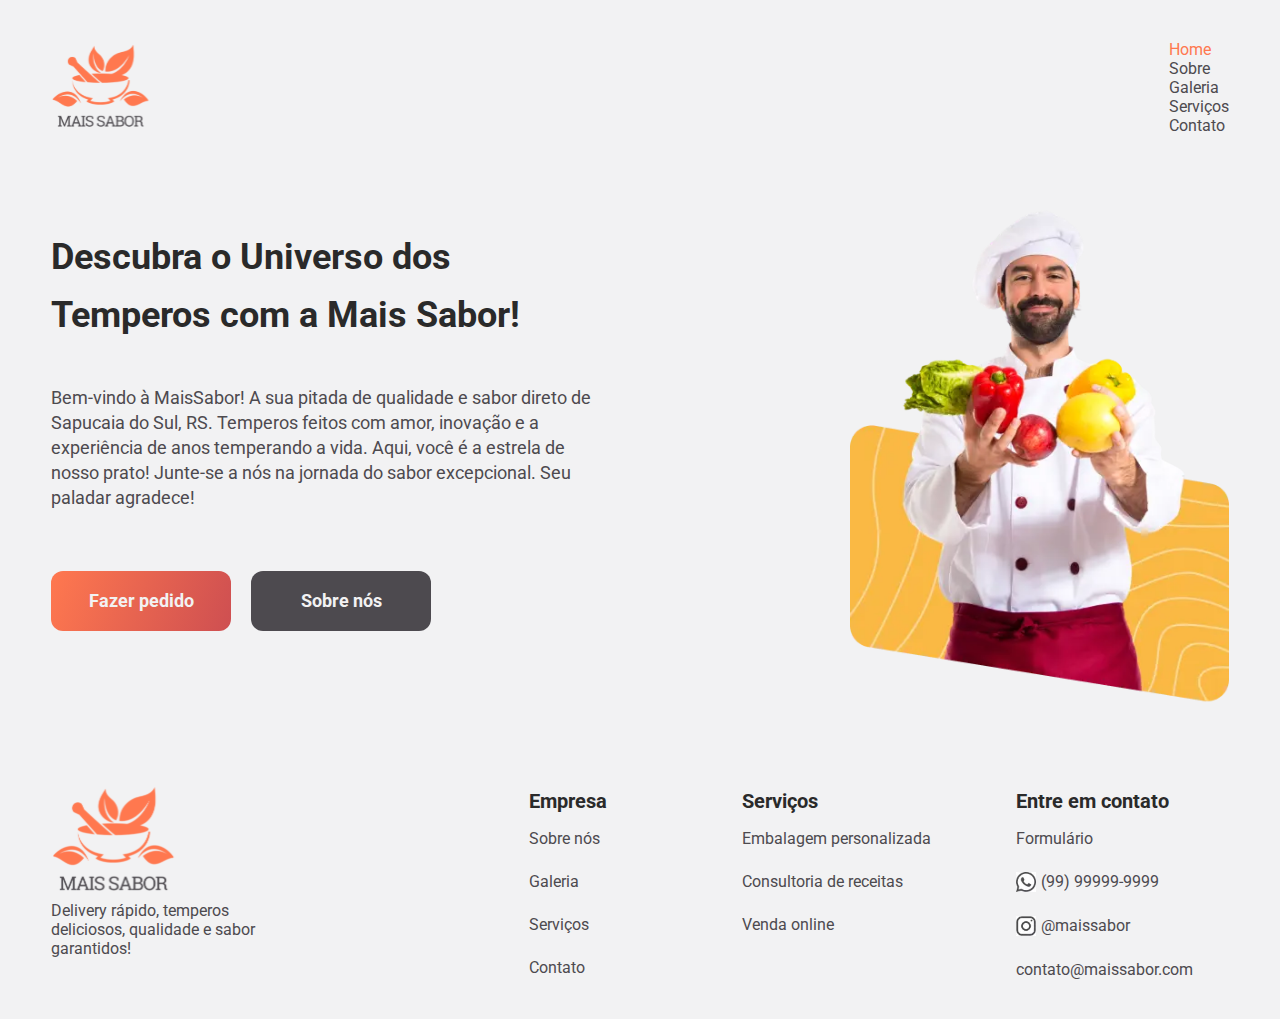
==== commit 8c52f01a: "Fiz o menu burgue e arrumei as pastas" ====
--- a/index2.html
+++ b/index2.html
@@ -3,26 +3,18 @@
   <head>
     <meta charset="UTF-8" />
     <meta name="viewport" content="width=device-width, initial-scale=1.0" />
-    <link
-      rel="shortcut icon"
-      href="./assets/images/favicon.ico"
-      type="image/x-icon"
-    />
+    <link rel="shortcut icon" href="./assets/images/favicon.ico" type="image/x-icon"/>
     <link rel="preconnect" href="https://fonts.googleapis.com" />
+    <link rel="stylesheet" href="https://fonts.googleapis.com/css2?family=Material+Symbols+Outlined:opsz,wght,FILL,GRAD@20..48,100..700,0..1,-50..200" />
     <link rel="preconnect" href="https://fonts.gstatic.com" crossorigin />
-    <link
-      href="https://fonts.googleapis.com/css2?family=Roboto:wght@400;700&display=swap"
-      rel="stylesheet"
-    />
+    <link href="https://fonts.googleapis.com/css2?family=Roboto:wght@400;700&display=swap"rel="stylesheet"/>
+    
     <link rel="stylesheet" href="./assets/css/global.css" />
-    <link rel="stylesheet" href="./assets/css/navbar.css" />
+    <link rel="stylesheet" href="./assets/css/main.css" />
     <link rel="stylesheet" href="./assets/css/footer.css" />
     <link rel="stylesheet" href="./assets/css/home.css" />
-
-    <link rel="stylesheet" href="ancorar/estilos/home.css" />
-    <link rel="stylesheet" href="ancorar/estilos/main1.css" />
-    <link rel="stylesheet" href="ancorar/estilos/temp.css" />
-    <link rel="stylesheet" href="ancorar/estilos/footer.css" />
+    <link rel="stylesheet" href="assets/css/menu.css">
+    
 
     <title>Mais Sabor | Início</title>
   </head>
@@ -31,7 +23,10 @@
       <img src="./assets/images/logo.svg" alt="logo mais sabor" />
 
       <nav>
-        <ul>
+        <span class="material-symbols-outlined" onclick="clickMenu()">
+                  menu_open
+                  </span>
+        <ul id="itens">
           <li>
             <a href="#" class="pagina-ativa">Home</a>
           </li>
@@ -49,6 +44,7 @@
             <a href="#">Contato</a>
           </li>
         </ul>
+       
       </nav>
     </header>
 
@@ -77,7 +73,7 @@
       </div>
     </section>
 
-    <!-- <main>
+     <!--<main>
       <section class="main-base-1">
         <section class="main-1">
           <div class="texto-main">
@@ -90,7 +86,7 @@
         <section class="main-2">
           <section class="bloco1">
             <img
-              src="ancorar/imaegns/🦆 icon _package check_.svg"
+              src="assets\images\main/🦆 icon _package check_.svg"
               alt="embalagem"
             />
             <section class="text-bloco-1">
@@ -113,7 +109,7 @@
           </section>
           <section class="bloco2">
             <img
-              src="ancorar/imaegns/🦆 icon _book saved_.svg"
+              src="assets\images\main/🦆 icon _book saved_.svg"
               alt="receitas"
             />
             <section class="text-bloco-2">
@@ -134,7 +130,7 @@
           </section>
           <section class="bloco3">
             <img
-              src="ancorar/imaegns/🦆 icon _shopping cart outline_.png"
+              src="assets\images\main/🦆 icon _shopping cart outline_.png"
               alt="carrinho-compra"
             />
             <section class="text-bloco-3">
@@ -163,12 +159,12 @@
           incríveis!
         </h1>
         <div class="tmr">
-          <img src="ancorar/imaegns/img1.jpg" alt="Temperos" />
-          <img src="ancorar/imaegns/img2.jpg" alt="Temperos" />
-          <img src="ancorar/imaegns/img3.jpg" alt="Temperos" />
-          <img src="ancorar/imaegns/img4.jpg" alt="Temperos" />
-          <img src="ancorar/imaegns/img5.jpg" alt="Temperos" />
-          <img src="ancorar/imaegns/img6.jpg" alt="Temperos" />
+          <img src="assets\images\main/img1.jpg" alt="Temperos" />
+          <img src="assets\images\main/img2.jpg" alt="Temperos" />
+          <img src="assets\images\main/img3.jpg" alt="Temperos" />
+          <img src="assets\images\main/img4.jpg" alt="Temperos" />
+          <img src="assets\images\main/img5.jpg" alt="Temperos" />
+          <img src="assets\images\main/img6.jpg" alt="Temperos" />
         </div>
 
         <a href="#" class="geral">
@@ -196,52 +192,11 @@
               </div>
             </a>
           </div>
-          <img src="ancorar/imaegns/image & card.png" alt="Chefe de cozinha" />
+          <img src="assets/images/main/image & card.png" alt="Chefe de cozinha" />
         </div>
       </section>
-    </main>
-
-    <footer>
-      <section class="footer-base-1">
-        <section class="footerum">
-          <img src="ancorar/imaegns/logo.svg" alt="" />
-          <p>
-            Delivery rápido, temperos <br />
-            deliciosos, qualidade e sabor <br />
-            garantidos!
-          </p>
-        </section>
-
-        <section class="footerdois">
-          <h3>Empresa</h3>
-          <p>Sobre nos Galeria Galeria Serviços Contato</p>
-        </section>
-
-        <section class="footertreis">
-          <h3>Serviços</h3>
-          <p>Embalagem personalizada Consultorio de receitas Venda online</p>
-        </section>
-
-        <section class="footerquatro">
-          <h3>Entre em contato</h3>
-          <div>
-            <p>
-              Formulario <br /><img
-                src="ancorar/imaegns/🦆 icon _whatsapp_.jpg"
-                alt="icone whatsapp"
-                class="icon"
-              />(99) 99999-9999 <br /><img
-                src="ancorar/imaegns/🦆 icon _instagram_.jpg"
-                alt=""
-                class="icon02"
-              />
-              @maissabor <br />
-              <br />contato@maissabor.com.br
-            </p>
-          </div>
-        </section>
-      </section>
-    </footer> -->
+    </main> -->
+
 
     <footer>
       <div class="footer__grid-container">
@@ -298,23 +253,27 @@
       </div>
     </footer>
 
-    <script>
-      function mudouTamanho() {
-        var itens = document.getElementById("itens");
-
-        if (window.innerWidth >= 806) {
-          itens.style.display = "block";
-        } else [(itens.style.display = "none")];
-      }
-
-      function clickMenu() {
-        var itens = document.getElementById("itens");
-        if (itens.style.display == "block") {
-          itens.style.display = "none";
-        } else {
-          itens.style.display = "block";
+
+
+  <script>
+        function mudouTamanho(){
+          var itens = document.getElementById("itens");
+            if (window.innerWidth >= 541){
+                itens.style.display = 'block'
+            } else{
+                itens.style.display = 'none'
+            }
         }
-      }
+
+        function clickMenu(){
+            var itens = document.getElementById("itens");
+            if(itens.style.display == 'block'){
+                itens.style.display = 'none'
+            } else{
+                itens.style.display = 'block'
+            }
+  
+        }
     </script>
   </body>
 </html>
--- a/assets/css/main.css
+++ b/assets/css/main.css
@@ -0,0 +1,272 @@
+.main-base-1 {
+    background-image: linear-gradient(110deg, #ff784f 0%, #ce4f51 100%);
+    width: 100%;
+    height: 760px;
+  }
+  .main-1 {
+    display: block;
+  }
+  
+  .texto-main {
+    text-align: center;
+    padding-top: 43px;
+  }
+  
+  .texto-main h2 {
+    padding-bottom: 5px;
+    color: white;
+  }
+  
+  .texto-main h1 {
+    line-height: 1.6;
+  }
+  
+  .main-2 {
+    margin-top: 60px;
+    display: flex;
+    justify-content: center;
+  }
+  
+  .main-2 > section {
+    text-align: center;
+    margin-top: 10px;
+    padding-top: 20px;
+  }
+  
+  .bloco1 {
+    background-color: white;
+    max-width: 30vw;
+    height: 429px;
+    border-radius: 12px;
+    box-sizing: border-box;
+    padding: 5px;
+    margin-right: 6vw;
+  }
+  
+  .text-bloco-1 > h3 {
+    padding-top: 15px;
+    font-family: Roboto;
+    font-size: 24px;
+    font-weight: 700;
+    line-height: 38px;
+    letter-spacing: 0em;
+    text-align: center;
+  }
+  
+  .text-bloco-1 > p {
+    color: #4d4a4f;
+    font-family: Roboto;
+    font-size: 18px;
+    font-weight: 400;
+    line-height: 25px;
+    letter-spacing: 0em;
+    text-align: center;
+    padding-top: 10px;
+    margin: auto;
+    display: flex;
+    flex-wrap: wrap;
+  
+    width: 24vw;
+    height: 100px;
+  }
+  
+  .buttom > button {
+    padding: 10px;
+    margin: auto;
+    border: none;
+    display: flex;
+    background-image: linear-gradient(110deg, #ff784f 0%, #ce4f51 100%);
+    width: 186px;
+    height: 70px;
+    border-radius: 12px;
+    text-align: center;
+    color: white;
+    margin-top: 35px;
+    cursor: pointer;
+  }
+  
+  .buttom > button > p {
+    color: white;
+    font-size: 20px;
+    text-align: center;
+    margin: auto;
+  }
+  
+  .bloco2 {
+    background-color: white;
+    max-width: 30vw;
+    margin-right: 6vw;
+    flex-wrap: wrap;
+    height: 429px;
+    border-radius: 12px;
+  }
+  
+  .text-bloco-2 > h3 {
+    padding-top: 15px;
+    font-family: Roboto;
+    font-size: 24px;
+    font-weight: 700;
+    line-height: 38px;
+    letter-spacing: 0em;
+    text-align: center;
+  }
+  
+  .text-bloco-2 > p {
+    color: #4d4a4f;
+    font-family: Roboto;
+    font-size: 18px;
+    font-weight: 400;
+    line-height: 25px;
+    letter-spacing: 0em;
+    text-align: center;
+    padding-top: 10px;
+    margin: auto;
+    width: 243px;
+    height: 100px;
+  }
+  
+  .buttom2 > button {
+    padding: 10px;
+    margin: auto;
+    border: none;
+    display: flex;
+    background-image: linear-gradient(110deg, #ff784f 0%, #ce4f51 100%);
+    width: 186px;
+    height: 70px;
+    border-radius: 12px;
+    text-align: center;
+    color: white;
+    margin-top: 35px;
+    cursor: pointer;
+  }
+  
+  .buttom2 > button > p {
+    color: white;
+    font-size: 20px;
+    text-align: center;
+    margin: auto;
+  }
+  
+  .bloco3 {
+    background-color: white;
+    max-width: 30vw;
+    margin-right: 6vw;
+    flex-wrap: wrap;
+    height: 429px;
+    border-radius: 12px;
+  }
+  
+  .text-bloco-3 > h3 {
+    display: flex;
+    flex-wrap: wrap;
+    flex-direction: column;
+    padding-top: 15px;
+    font-family: Roboto;
+    font-size: 24px;
+    font-weight: 700;
+    line-height: 38px;
+    letter-spacing: 0em;
+    text-align: center;
+  }
+  
+  .text-bloco-3 > p {
+    color: #4d4a4f;
+    font-family: Roboto;
+    font-size: 18px;
+    font-weight: 400;
+    line-height: 25px;
+    letter-spacing: 0em;
+    text-align: center;
+    padding-top: 10px;
+    margin: auto;
+    width: 240px;
+    height: 100px;
+  }
+  
+  .buttom3 > button {
+    padding: 10px;
+    margin: auto;
+    border: none;
+    display: flex;
+    background-image: linear-gradient(110deg, #ff784f 0%, #ce4f51 100%);
+    width: 186px;
+    height: 70px;
+    border-radius: 12px;
+    text-align: center;
+    color: white;
+    margin-top: 30px;
+    cursor: pointer;
+  }
+  
+  .buttom3 > button > p {
+    color: white;
+    font-size: 20px;
+    text-align: center;
+    margin: auto;
+  }
+  
+  .deli {
+    color: #f5bb00;
+    display: block;
+    position: absolute;
+    font-size: 30px;
+    font-weight: bold;
+  }
+  
+  .main-3 {
+    width: 100%;
+    height: 800px;
+  }
+  
+  .main-3 > h2 {
+    color: #ff784f;
+    text-align: center;
+    margin-top: 50px;
+    font-size: 30px;
+    font-weight: 700;
+    line-height: 48px;
+    letter-spacing: 0em;
+  }
+  
+  .main-3 > h1 {
+    font-size: 36px;
+    font-weight: 700;
+    line-height: 58px;
+    letter-spacing: 0em;
+    text-align: center;
+  }
+  
+  .main-3 > .tmr {
+    display: flex;
+    justify-content: center;
+    flex-wrap: wrap;
+    flex-direction: row;
+    width: 900px;
+    margin: auto;
+  }
+  
+  .main-3 > .tmr > img {
+    width: 300px;
+    height: 300px;
+    display: flex;
+    padding: 30px;
+  }
+  
+  .temperos-buttom > button {
+    text-align: center;
+    width: 186px;
+    height: 70px;
+    border-radius: 12px;
+    margin: auto;
+    display: block;
+    background-image: linear-gradient(110deg, #ff784f 0%, #ce4f51 100%);
+    cursor: pointer;
+    border: none;
+  }
+  
+  .temperos-buttom > button > p {
+    color: white;
+    font-size: 1.125rem;
+    font-weight: bold;
+  }
+  --- a/assets/css/home.css
+++ b/assets/css/home.css
@@ -0,0 +1,97 @@
+ 
+  /* SEÇÃO BANNER */
+  .banner__container {
+    padding: 0px 4% 40px;
+    display: flex;
+    align-items: center;
+    gap: 40px;
+    justify-content: space-between;
+  }
+  
+  .banner__content {
+    display: flex;
+    flex-direction: column;
+    gap: 40px;
+    width: 100%;
+    max-width: 550px;
+  }
+  
+  .banner__content h1 {
+    font-size: 2.25rem;
+    font-weight: bold;
+    color: var(--black);
+    line-height: 1.6;
+    cursor: default;
+  }
+  
+  .banner__content p {
+    color: var(--gray);
+    font-size: 1.125rem;
+    line-height: 1.4;
+    cursor: default;
+    margin-bottom: 20px;
+  }
+  
+  .banner__content-buttons {
+    display: flex;
+    gap: 20px;
+  }
+  
+  .banner__content-buttons button {
+    border-radius: 12px;
+    width: 180px;
+    height: 60px;
+    font-size: 1.125rem;
+    font-weight: bold;
+    border: 0;
+    color: var(--white);
+    cursor: pointer;
+  }
+  
+  .banner__content-buttons .button1 {
+    background: var(--gradient);
+  }
+  
+  .banner__content-buttons .button2 {
+    background: var(--gray);
+  }
+  
+  .banner__container img {
+    max-height: 550px;
+    max-width: 100%;
+  }
+  
+  /* media queries */
+  @media (max-width: 768px) {
+    .banner__container {
+      flex-direction: column;
+      justify-content: center;
+      gap: 10px;
+    }
+  
+    .banner__content {
+      gap: 20px;
+      justify-content: center;
+      align-items: center;
+    }
+  
+    .banner__content h1 {
+      font-size: 2rem;
+      line-height: 1.6;
+      text-align: center;
+    }
+  
+    .banner__content-buttons {
+      justify-content: center;
+      gap: 10px;
+    }
+  }
+  
+  @media (max-width: 400px) {
+    .banner__content-buttons {
+      flex-direction: column;
+      gap: 10px;
+      align-items: center;
+    }
+  }
+  --- a/assets/css/menu.css
+++ b/assets/css/menu.css
@@ -0,0 +1,54 @@
+header {
+    padding: 40px 4% 20px;
+    display: flex;
+    justify-content: space-between;
+    align-items: center;
+  }
+  
+  header img {
+    width: 100px;
+  }
+  
+  nav ul {
+    display: flex;
+    display: block;
+    justify-content: space-around;
+    gap: 20px;
+    list-style: none;
+  }
+ 
+
+  nav ul li a {
+    text-decoration: none;
+    color: var(--gray);
+    font-size: 1rem;
+  }
+  
+  .pagina-ativa {
+    color: var(--coral);
+  }
+
+   .material-symbols-outlined{
+    display: none;
+   }
+
+
+@media screen and (max-width:540px) {
+.material-symbols-outlined {
+  font-weight: 100;
+  margin: 0 auto;
+  display: block;
+  font-size: 30px;
+  color: var(--coral);
+  padding: 10px;
+  background-color: #2724230a;
+  box-shadow: 1px 11px 20px 0px rgba(0, 0, 0, 0.096);
+  border-radius: 10px;
+  cursor: pointer;
+}
+
+  nav ul {
+    display: none;
+  }
+}
+
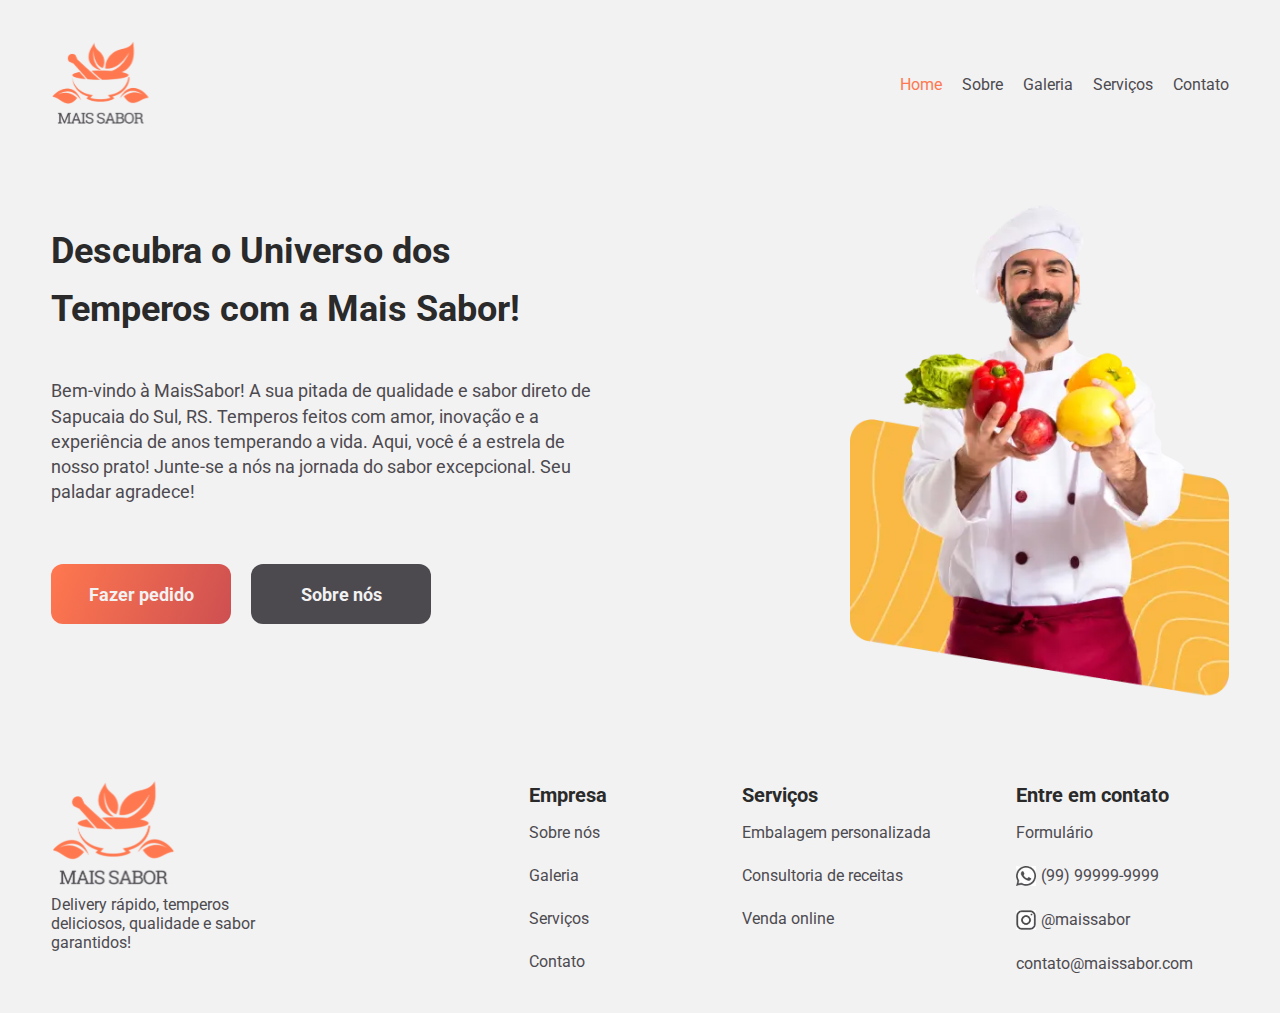
==== commit f6df4e65: "Criacao do menu burgue funcional" ====
--- a/index2.html
+++ b/index2.html
@@ -5,7 +5,6 @@
     <meta name="viewport" content="width=device-width, initial-scale=1.0" />
     <link rel="shortcut icon" href="./assets/images/favicon.ico" type="image/x-icon"/>
     <link rel="preconnect" href="https://fonts.googleapis.com" />
-    <link rel="stylesheet" href="https://fonts.googleapis.com/css2?family=Material+Symbols+Outlined:opsz,wght,FILL,GRAD@20..48,100..700,0..1,-50..200" />
     <link rel="preconnect" href="https://fonts.gstatic.com" crossorigin />
     <link href="https://fonts.googleapis.com/css2?family=Roboto:wght@400;700&display=swap"rel="stylesheet"/>
     
@@ -14,18 +13,36 @@
     <link rel="stylesheet" href="./assets/css/footer.css" />
     <link rel="stylesheet" href="./assets/css/home.css" />
     <link rel="stylesheet" href="assets/css/menu.css">
-    
-
+    <script>document.documentElement.className = 'js'</script>
     <title>Mais Sabor | Início</title>
   </head>
   <body>
     <header>
       <img src="./assets/images/logo.svg" alt="logo mais sabor" />
 
-      <nav>
-        <span class="material-symbols-outlined" onclick="clickMenu()">
-                  menu_open
-                  </span>
+      <nav class="mobile-menu" id="itens">
+        <span class="js-accordion">≡</span>
+        <ul class="itens">
+          <li>
+            <a href="#" class="pagina-ativa">Home</a>
+          </li>
+          <li>
+            <a href="/sobre.html">Sobre</a>
+          </li>
+
+          <li>
+            <a href="#">Galeria</a>
+          </li>
+          <li>
+            <a href="#">Serviços</a>
+          </li>
+          <li>
+            <a href="#">Contato</a>
+          </li>
+        </ul>
+      </nav>
+
+      <nav class="desktop-menu">
         <ul id="itens">
           <li>
             <a href="#" class="pagina-ativa">Home</a>
@@ -44,7 +61,6 @@
             <a href="#">Contato</a>
           </li>
         </ul>
-       
       </nav>
     </header>
 
@@ -73,7 +89,7 @@
       </div>
     </section>
 
-     <!--<main>
+   <!--  <main>
       <section class="main-base-1">
         <section class="main-1">
           <div class="texto-main">
@@ -253,27 +269,20 @@
       </div>
     </footer>
 
-
-
-  <script>
-        function mudouTamanho(){
-          var itens = document.getElementById("itens");
-            if (window.innerWidth >= 541){
-                itens.style.display = 'block'
-            } else{
-                itens.style.display = 'none'
-            }
-        }
-
-        function clickMenu(){
-            var itens = document.getElementById("itens");
-            if(itens.style.display == 'block'){
-                itens.style.display = 'none'
-            } else{
-                itens.style.display = 'block'
-            }
-  
-        }
+<!--Parte 1 = selecionar os itens que vao ser utilizados-->
+
+  <script>      
+       const menuBar = document.querySelectorAll('.mobile-menu span')
+      
+         
+       function ativarMenu (){
+          this.classList.toggle('ativo')
+          this.nextElementSibling.classList.toggle('ativo')
+       }
+
+       menuBar.forEach((item) =>{
+        item.addEventListener('click' , ativarMenu)
+       })
     </script>
   </body>
 </html>
--- a/assets/css/menu.css
+++ b/assets/css/menu.css
@@ -1,4 +1,4 @@
-header {
+  header {
     padding: 40px 4% 20px;
     display: flex;
     justify-content: space-between;
@@ -11,7 +11,6 @@
   
   nav ul {
     display: flex;
-    display: block;
     justify-content: space-around;
     gap: 20px;
     list-style: none;
@@ -27,28 +26,62 @@
   .pagina-ativa {
     color: var(--coral);
   }
+ 
 
-   .material-symbols-outlined{
-    display: none;
-   }
+.desktop-menu {
+ display: block;
+
+}
+
+.mobile-menu {
+  display: none;
+}
+.js-accordion{
+  display: none;
+}
 
 
-@media screen and (max-width:540px) {
-.material-symbols-outlined {
-  font-weight: 100;
-  margin: 0 auto;
-  display: block;
-  font-size: 30px;
-  color: var(--coral);
-  padding: 10px;
-  background-color: #2724230a;
-  box-shadow: 1px 11px 20px 0px rgba(0, 0, 0, 0.096);
-  border-radius: 10px;
-  cursor: pointer;
-}
-
-  nav ul {
+@media (max-width: 768px) {
+  .desktop-menu {
     display: none;
   }
-}
 
+  .mobile-menu {
+    display: block;
+  }
+
+  .mobile-menu span{
+    margin-right: 40px;
+    margin-top: -40px;
+    font-size: 1.5rem;
+    color: var(--coral);
+    display: block;
+    cursor: pointer;
+  }
+
+  .js .mobile-menu ul {
+    display: none;
+  }
+
+  .mobile-menu ul.ativo{
+    position: absolute;
+    
+    margin-right: 10px;
+    font-size: 30px;
+    top: 80px;
+    display: block;
+    cursor: pointer;
+    animation: slideDown .5s forwards;
+  }
+  
+  @keyframes slideDown {
+    from{
+      opacity: 0;
+    }
+  
+    to{
+      opacity: 1;
+    }
+  }
+  }
+
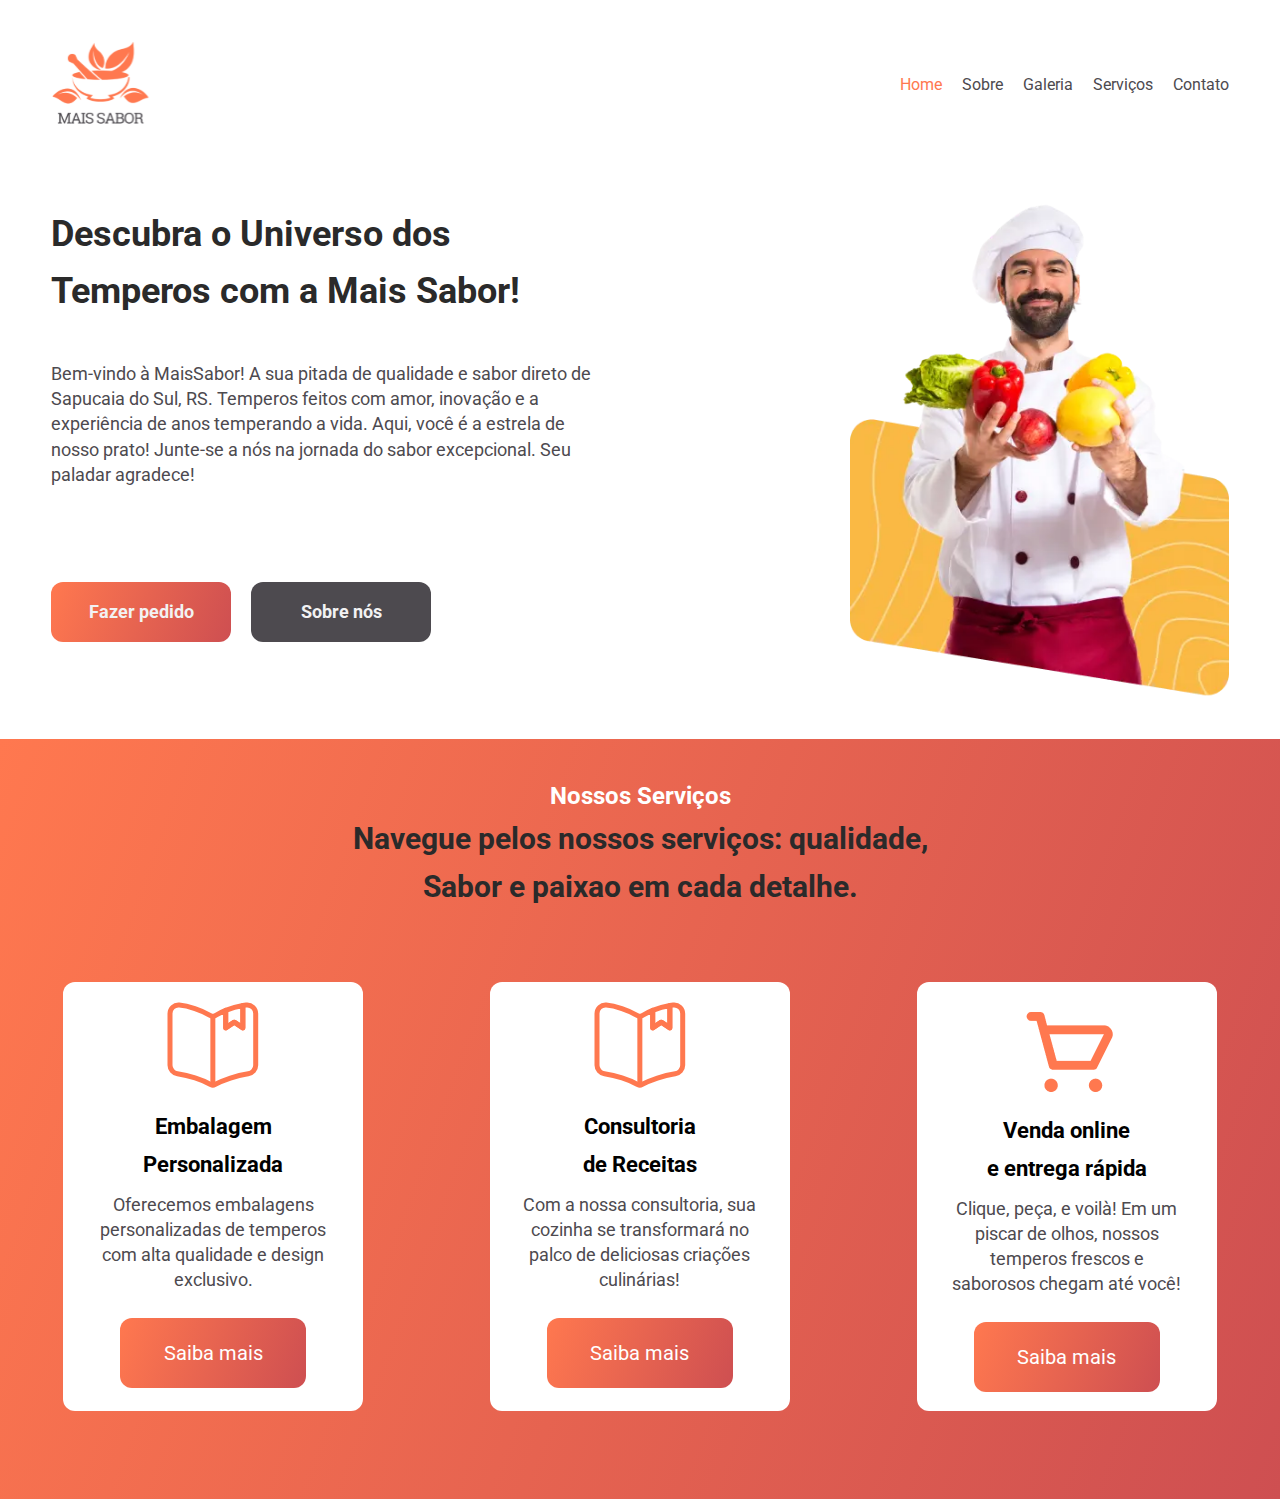
==== commit 587b24a0: "Criaçao do main com todas as alteraçoes" ====
--- a/index2.html
+++ b/index2.html
@@ -17,6 +17,7 @@
     <title>Mais Sabor | Início</title>
   </head>
   <body>
+    
     <header>
       <img src="./assets/images/logo.svg" alt="logo mais sabor" />
 
@@ -89,129 +90,82 @@
       </div>
     </section>
 
-   <!--  <main>
-      <section class="main-base-1">
-        <section class="main-1">
-          <div class="texto-main">
-            <h2>Nossos Serviços</h2>
-            <h1>Navegue pelos nossos serviços: qualidade,</h1>
-            <h1>Sabor e paixao em cada detalhe.</h1>
-          </div>
-        </section>
-
-        <section class="main-2">
-          <section class="bloco1">
-            <img
-              src="assets\images\main/🦆 icon _package check_.svg"
-              alt="embalagem"
-            />
-            <section class="text-bloco-1">
-              <h3>
-                Embalagem <br />
-                Personalizada
-              </h3>
-              <p>
-                Oferecemos embalagens personalizadas de temperos com alta
-                qualidade e design exclusivo.
-              </p>
-              <a href="#" class="geral">
-                <div class="buttom">
-                  <button class="banner__content-buttons button">
-                    <p>Saiba mais</p>
-                  </button>
-                </div>
-              </a>
-            </section>
-          </section>
-          <section class="bloco2">
-            <img
-              src="assets\images\main/🦆 icon _book saved_.svg"
-              alt="receitas"
-            />
-            <section class="text-bloco-2">
-              <h3>
-                Consultoria <br />
-                de Receitas
-              </h3>
-              <p>
-                Com a nossa consultoria, sua cozinha se transformará no palco de
-                deliciosas criações culinárias!
-              </p>
-              <a href="#" class="geral">
-                <div class="buttom2">
-                  <button><p>Saiba mais</p></button>
-                </div>
-              </a>
-            </section>
-          </section>
-          <section class="bloco3">
-            <img
-              src="assets\images\main/🦆 icon _shopping cart outline_.png"
-              alt="carrinho-compra"
-            />
-            <section class="text-bloco-3">
-              <h3>
-                Venda online <br />
-                e entrega rápida
-              </h3>
-              <p>
-                Clique, peça, e voilà! Em um piscar de olhos, nossos temperos
-                frescos e saborosos chegam até você!
-              </p>
-              <a href="#" class="geral">
-                <div class="buttom3">
-                  <button><p>Saiba mais</p></button>
-                </div>
-              </a>
-            </section>
-          </section>
-        </section>
-      </section>
-
-      <section class="main-3">
-        <h2>Nossa Galeria</h2>
-        <h1>
-          Vislumbre o Colorido Mundo dos Temperos <br />com essas fotos
-          incríveis!
-        </h1>
-        <div class="tmr">
-          <img src="assets\images\main/img1.jpg" alt="Temperos" />
-          <img src="assets\images\main/img2.jpg" alt="Temperos" />
-          <img src="assets\images\main/img3.jpg" alt="Temperos" />
-          <img src="assets\images\main/img4.jpg" alt="Temperos" />
-          <img src="assets\images\main/img5.jpg" alt="Temperos" />
-          <img src="assets\images\main/img6.jpg" alt="Temperos" />
-        </div>
-
-        <a href="#" class="geral">
-          <div class="temperos-buttom">
-            <button><p>Ver todos</p></button>
-          </div>
-        </a>
-      </section>
-
-      <section class="banner">
-        <div class="banner__container">
-          <div class="banner__content">
-            <h2 class="deli">DELIVERY</h2>
-            <h1 style="margin-top: 30px">
-              Deixe que cuidamos da entrega em sua casa!
-            </h1>
-            <p>
-              Relaxe e saboreie! Na MaisSabor, entregamos sua festa de sabores
-              diretamente na sua porta, com todo o cuidado e agilidade que você
-              merece. Com a gente, sua cozinha nunca ficará sem tempero!
-            </p>
-            <a href="#" class="geral">
-              <div class="banner__content-buttons">
-                <button class="button1">Fazer pedido</button>
-              </div>
-            </a>
-          </div>
-          <img src="assets/images/main/image & card.png" alt="Chefe de cozinha" />
-        </div>
-      </section>
-    </main> -->
+   
+<main class="main1">
+        
+            
+  <div class="texto-main">
+     <h2>Nossos Serviços</h2>
+     <h1>Navegue pelos nossos serviços: qualidade,</h1>
+     <h1>Sabor e paixao em cada detalhe.</h1>
+ </div>
+         
+
+ <section class="main-2">
+     <section class="bloco1">                   
+         <img src="assets/images/main/🦆 icon _book saved_.svg" alt="embalagem">
+         <div class="text-bloco-1">
+             <h3>Embalagem <br> Personalizada</h3>
+              <p>Oferecemos embalagens personalizadas de temperos com alta qualidade e design exclusivo.</p>               
+              <div class="buttom"><button><p>Saiba mais</p></button> </div>                    
+         </div>    
+             </section>
+             <section class="bloco1">
+                 <img src="assets/images/main/🦆 icon _book saved_.svg" alt="receitas">
+                 <div class="text-bloco-2">
+                     <h3>Consultoria <br> de Receitas</h3>
+                     <p>Com a nossa consultoria, sua cozinha se transformará no palco de deliciosas criações culinárias!</p>
+                     <div class="buttom"><button><p>Saiba mais</p></button></div>                   
+                 </div>
+         
+             </section>
+             <section class="bloco1">
+                 <img src="assets/images/main/🦆 icon _shopping cart outline_.png" alt="carrinho-compra">
+                 <div class="text-bloco-3">
+                     <h3>Venda online <br> e entrega rápida</h3>
+                     <p>Clique, peça, e voilà! Em um piscar de olhos, nossos temperos frescos e saborosos chegam até você!</p>   
+                     <div class="buttom"><button><p>Saiba mais</p></button></div>          
+                 </div>
+             </section>
+         </section>
+ </main>
+
+<!--
+     <section class="main-3">
+         <h2>Nossa Galeria</h2>
+         <h1>Vislumbre o Colorido Mundo dos Temperos <br>com essas fotos incríveis!</h1>
+         <div class="tmr">
+             <img src="ancorar/imaegns/img1.jpg" alt="Temperos">
+             <img src="ancorar/imaegns/img2.jpg" alt="Temperos">
+             <img src="ancorar/imaegns/img3.jpg" alt="Temperos">
+             <img src="ancorar/imaegns/img4.jpg" alt="Temperos">
+             <img src="ancorar/imaegns/img5.jpg" alt="Temperos">
+             <img src="ancorar/imaegns/img6.jpg" alt="Temperos">
+         </div>
+
+         <a href="#" class="geral">
+             <div class="temperos-buttom"><button><p>Ver todos</p></button></div>
+         </a>
+     </section>
+
+     <section class="banner">
+         <div class="banner__container">
+           <div class="banner__content">
+             <h2 class="deli">DELIVERY</h2>
+             <h1 style="margin-top: 30px;">Deixe que cuidamos da entrega em sua casa!</h1>
+             <p>
+                 Relaxe e saboreie! Na MaisSabor, entregamos sua festa de sabores diretamente na sua porta, com todo o cuidado e agilidade que você merece. Com a gente, sua cozinha nunca ficará sem tempero!
+             </p>
+             <a href="#" class="geral">
+                 <div class="banner__content-buttons">
+                     <button class="button1">Fazer pedido</button>
+                 </div>
+             </a>
+           </div>
+           <img src="ancorar/imaegns/image & card.png" alt="Chefe de cozinha">
+         </div>
+       </section>
+ 
 
 
     <footer>
@@ -269,7 +223,7 @@
       </div>
     </footer>
 
-<!--Parte 1 = selecionar os itens que vao ser utilizados-->
+Parte 1 = selecionar os itens que vao ser utilizados-->
 
   <script>      
        const menuBar = document.querySelectorAll('.mobile-menu span')
--- a/assets/css/global.css
+++ b/assets/css/global.css
@@ -14,7 +14,6 @@
   padding: 0;
   box-sizing: border-box;
   font-family: "Roboto", sans-serif;
-  background-color: var(--white);
 }
 
 body {
--- a/assets/css/main.css
+++ b/assets/css/main.css
@@ -1,217 +1,152 @@
-.main-base-1 {
-    background-image: linear-gradient(110deg, #ff784f 0%, #ce4f51 100%);
-    width: 100%;
-    height: 760px;
-  }
-  .main-1 {
-    display: block;
-  }
-  
-  .texto-main {
-    text-align: center;
-    padding-top: 43px;
-  }
-  
-  .texto-main h2 {
-    padding-bottom: 5px;
-    color: white;
-  }
-  
-  .texto-main h1 {
-    line-height: 1.6;
-  }
-  
-  .main-2 {
-    margin-top: 60px;
-    display: flex;
-    justify-content: center;
-  }
-  
-  .main-2 > section {
-    text-align: center;
-    margin-top: 10px;
-    padding-top: 20px;
-  }
-  
-  .bloco1 {
-    background-color: white;
-    max-width: 30vw;
-    height: 429px;
-    border-radius: 12px;
-    box-sizing: border-box;
-    padding: 5px;
-    margin-right: 6vw;
-  }
-  
-  .text-bloco-1 > h3 {
-    padding-top: 15px;
-    font-family: Roboto;
-    font-size: 24px;
-    font-weight: 700;
-    line-height: 38px;
-    letter-spacing: 0em;
-    text-align: center;
-  }
-  
-  .text-bloco-1 > p {
-    color: #4d4a4f;
-    font-family: Roboto;
-    font-size: 18px;
-    font-weight: 400;
-    line-height: 25px;
-    letter-spacing: 0em;
-    text-align: center;
-    padding-top: 10px;
-    margin: auto;
-    display: flex;
-    flex-wrap: wrap;
-  
-    width: 24vw;
-    height: 100px;
-  }
-  
-  .buttom > button {
-    padding: 10px;
-    margin: auto;
-    border: none;
-    display: flex;
-    background-image: linear-gradient(110deg, #ff784f 0%, #ce4f51 100%);
-    width: 186px;
-    height: 70px;
-    border-radius: 12px;
-    text-align: center;
-    color: white;
-    margin-top: 35px;
-    cursor: pointer;
-  }
-  
-  .buttom > button > p {
-    color: white;
-    font-size: 20px;
-    text-align: center;
-    margin: auto;
-  }
-  
-  .bloco2 {
-    background-color: white;
-    max-width: 30vw;
-    margin-right: 6vw;
-    flex-wrap: wrap;
-    height: 429px;
-    border-radius: 12px;
-  }
-  
-  .text-bloco-2 > h3 {
-    padding-top: 15px;
-    font-family: Roboto;
-    font-size: 24px;
-    font-weight: 700;
-    line-height: 38px;
-    letter-spacing: 0em;
-    text-align: center;
-  }
-  
-  .text-bloco-2 > p {
-    color: #4d4a4f;
-    font-family: Roboto;
-    font-size: 18px;
-    font-weight: 400;
-    line-height: 25px;
-    letter-spacing: 0em;
-    text-align: center;
-    padding-top: 10px;
-    margin: auto;
-    width: 243px;
-    height: 100px;
-  }
-  
-  .buttom2 > button {
-    padding: 10px;
-    margin: auto;
-    border: none;
-    display: flex;
-    background-image: linear-gradient(110deg, #ff784f 0%, #ce4f51 100%);
-    width: 186px;
-    height: 70px;
-    border-radius: 12px;
-    text-align: center;
-    color: white;
-    margin-top: 35px;
-    cursor: pointer;
-  }
-  
-  .buttom2 > button > p {
-    color: white;
-    font-size: 20px;
-    text-align: center;
-    margin: auto;
-  }
-  
-  .bloco3 {
-    background-color: white;
-    max-width: 30vw;
-    margin-right: 6vw;
-    flex-wrap: wrap;
-    height: 429px;
-    border-radius: 12px;
-  }
-  
-  .text-bloco-3 > h3 {
-    display: flex;
-    flex-wrap: wrap;
-    flex-direction: column;
-    padding-top: 15px;
-    font-family: Roboto;
-    font-size: 24px;
-    font-weight: 700;
-    line-height: 38px;
-    letter-spacing: 0em;
-    text-align: center;
-  }
-  
-  .text-bloco-3 > p {
-    color: #4d4a4f;
-    font-family: Roboto;
-    font-size: 18px;
-    font-weight: 400;
-    line-height: 25px;
-    letter-spacing: 0em;
-    text-align: center;
-    padding-top: 10px;
-    margin: auto;
-    width: 240px;
-    height: 100px;
-  }
-  
-  .buttom3 > button {
-    padding: 10px;
-    margin: auto;
-    border: none;
-    display: flex;
-    background-image: linear-gradient(110deg, #ff784f 0%, #ce4f51 100%);
-    width: 186px;
-    height: 70px;
-    border-radius: 12px;
-    text-align: center;
-    color: white;
-    margin-top: 30px;
-    cursor: pointer;
-  }
-  
-  .buttom3 > button > p {
-    color: white;
-    font-size: 20px;
-    text-align: center;
-    margin: auto;
-  }
-  
-  .deli {
-    color: #f5bb00;
-    display: block;
-    position: absolute;
-    font-size: 30px;
-    font-weight: bold;
-  }
+
+
+.main1{
+  background-image: linear-gradient(110deg, #ff784f 0%, #ce4f51 100%);
+  width: 100%;
+  height: 760px;
+  
+}
+.texto-main{
+  display: block;
+  text-align: center;
+  padding-top: 43px;
+}
+
+.texto-main h2 {
+  padding-bottom: 5px;
+  color: white;
+}
+
+.texto-main h1 {
+  font-family: 'Roboto', sans-serif;
+  color: #2A2A2A;
+  font-size: 1.9rem;
+  line-height: 1.6;
+}
+.main-2{
+  margin-top: 60px;
+  display: flex;
+  justify-content: center;
+}
+.main-2 > section {
+  text-align: center;
+  margin-top: 10px;
+  padding-top: 20px;
+}
+.bloco1{
+  background-color: white;
+  width: 300px;
+  height: 429px;
+  border-radius: 12px;
+  box-sizing: border-box;
+  padding: 5px;   
+  margin: auto;
+  transition: transform 0.1s;    
+}
+@media  screen and (max-width:928px) {
+  .main1{
+      height: 1670px;
+  }
+  .main-2{
+      display: flex;
+      flex-wrap: wrap;
+  }
+  .bloco1{
+      flex-direction: column;
+      flex-wrap: wrap;
+      transition: transform none
+  }
+  
+  .bloco1:hover{
+      transform: scale(1.0);
+}
+}
+
+.bloco1:hover{
+  transform: scale(1.1);
+  box-shadow: -2px -2px 20px 6px rgba(0, 0, 0, 0.144) 
+}
+.text-bloco-1 > h3 {
+  padding-top:15px;    
+  font-size: 1.4rem;
+  font-weight: 700;
+  line-height: 38px;
+  text-align: center;
+
+}
+
+.text-bloco-1 > p {
+  color: #4D4A4F;
+  font-size: 1.1rem;
+  font-weight: 400;
+  line-height: 25px;
+  padding-top: 10px;
+  margin: auto;
+  width: 243px;
+  height: 100px;
+}
+.text-bloco-2 > h3 {
+  padding-top:15px;      
+  font-size: 1.4rem;
+  font-weight: 700;
+  line-height: 38px;
+  text-align: center;
+
+}
+.text-bloco-2 > p {
+  color: #4D4A4F;
+  font-size: 1.1rem;
+  font-weight: 400;
+  line-height: 25px;
+  padding-top: 10px;
+  margin: auto;
+  width: 243px;
+  height: 100px;
+}
+.text-bloco-3 > h3 {
+  padding-top:15px;    
+  font-size: 1.4rem;
+  font-weight: 700;
+  line-height: 38px;
+  text-align: center;
+
+}
+.text-bloco-3 > p {
+  color: #4D4A4F;
+  font-size: 1.1rem;
+  font-weight: 400;
+  line-height: 25px;
+  padding-top: 10px;
+  margin: auto;
+  width: 240px;
+  height: 100px;
+}
+
+
+.deli {
+  color: #f5bb00; display: block; position: absolute; font-size: 30px; font-weight: bold;
+}
+
+
+button{
+  padding: 10px;
+  margin: auto;
+  border: none;
+  background-image: linear-gradient(110deg, #ff784f 0%, #ce4f51 100%);
+  width: 186px;
+  height: 70px;
+  border-radius: 12px;
+  margin-top: 35px;
+  cursor: pointer;
+}
+
+button > p {
+  
+  color: white;
+  font-size: 20px;
+  text-align: center;
+  margin: auto;
+}
   
   .main-3 {
     width: 100%;
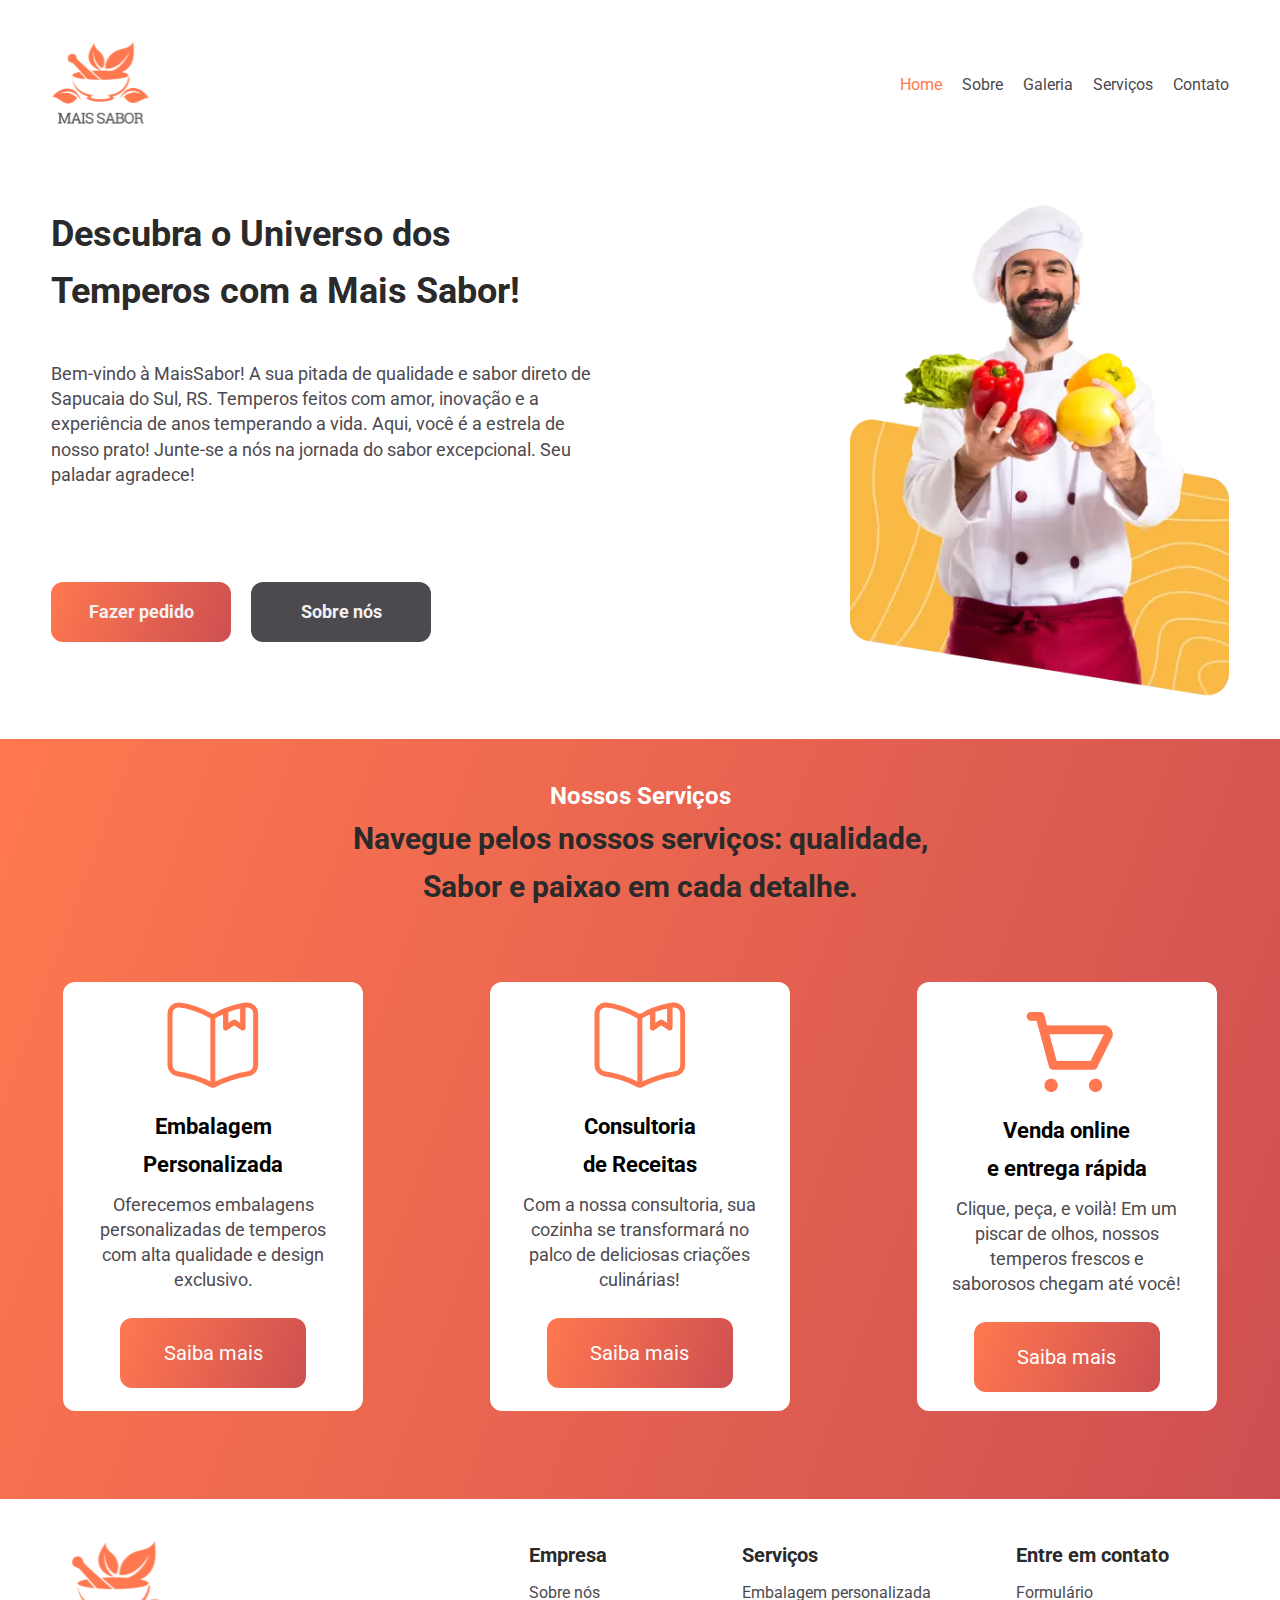
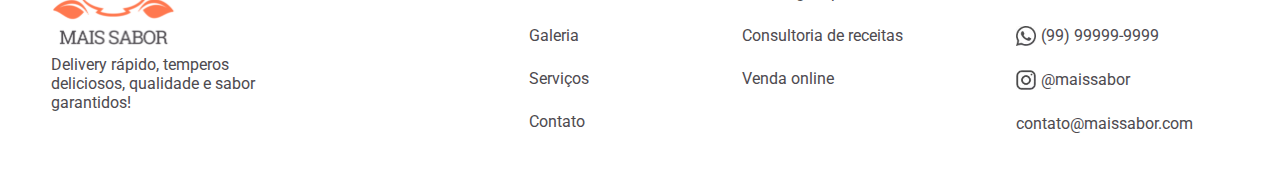
==== commit 536c57a8: "Liberaçao do footer" ====
--- a/index2.html
+++ b/index2.html
@@ -166,7 +166,7 @@
          </div>
        </section>
  
-
+-->
 
     <footer>
       <div class="footer__grid-container">
@@ -223,7 +223,6 @@
       </div>
     </footer>
 
-Parte 1 = selecionar os itens que vao ser utilizados-->
 
   <script>      
        const menuBar = document.querySelectorAll('.mobile-menu span')
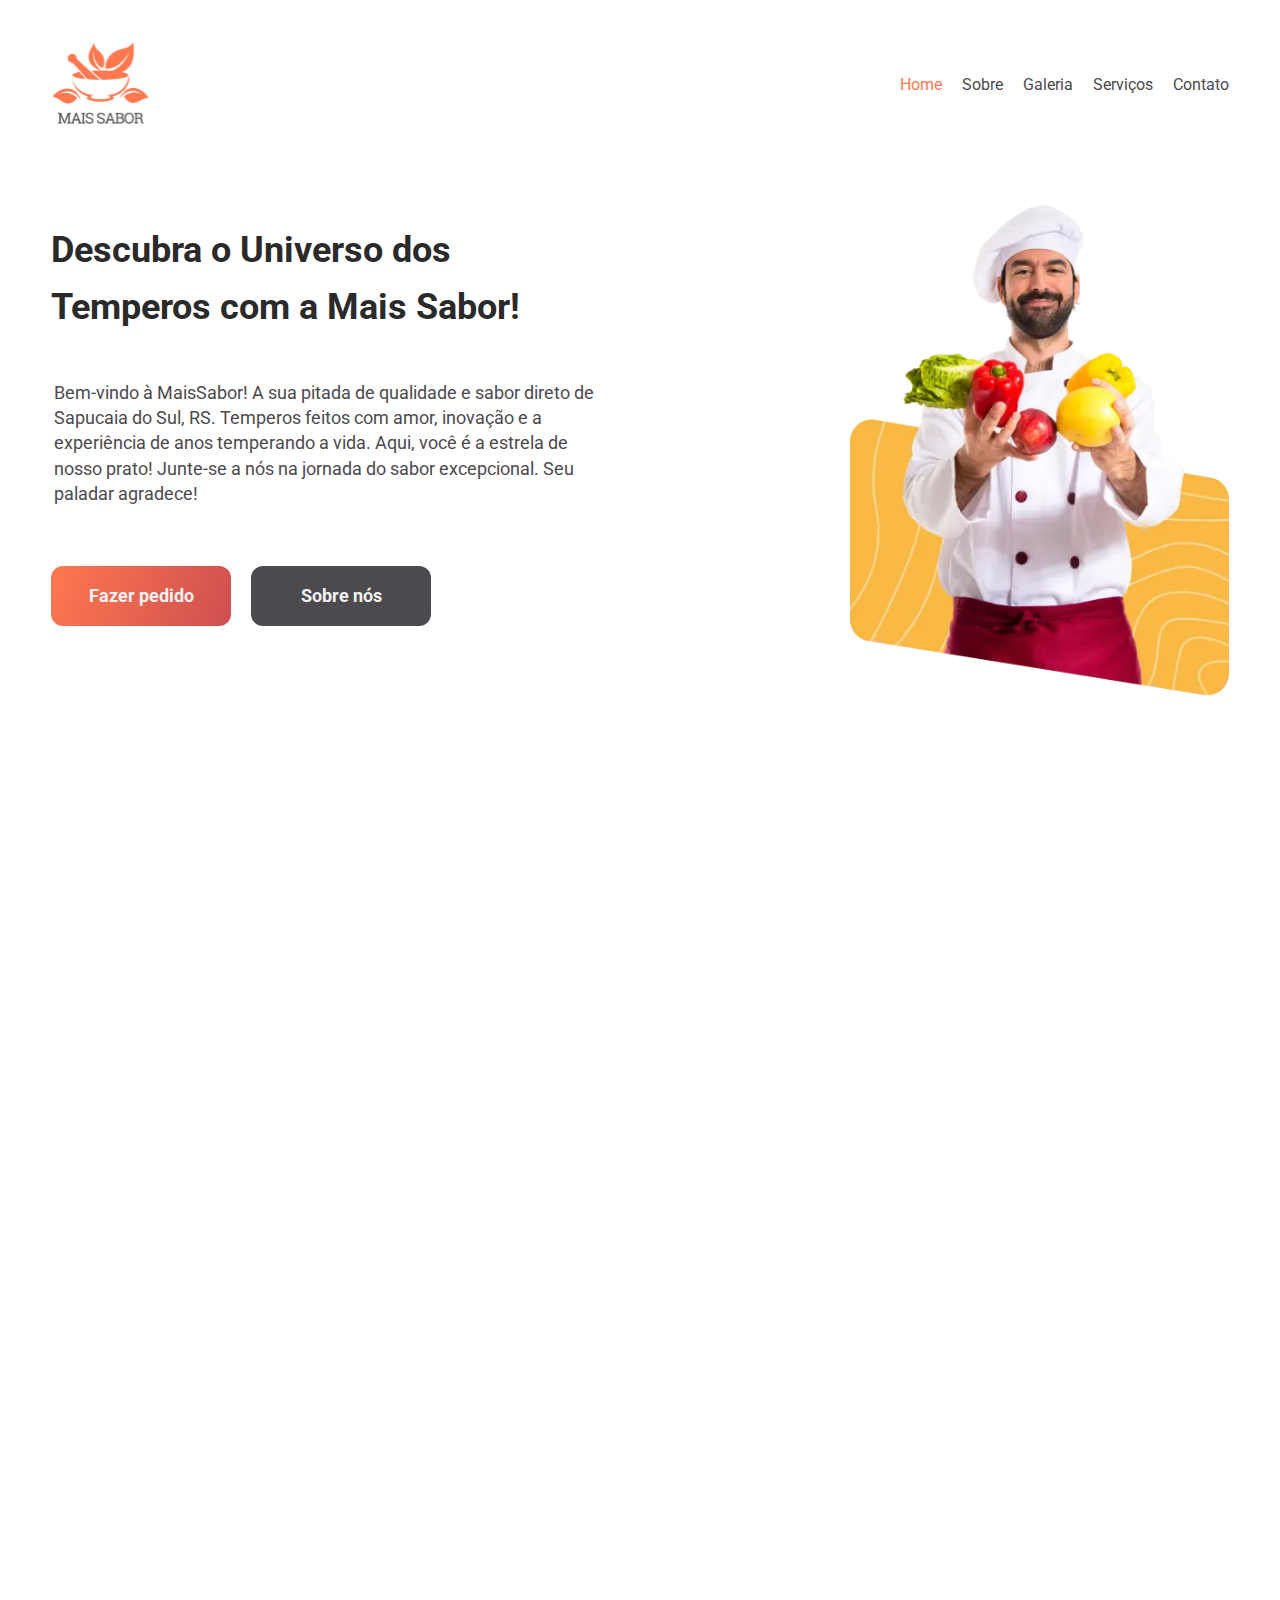
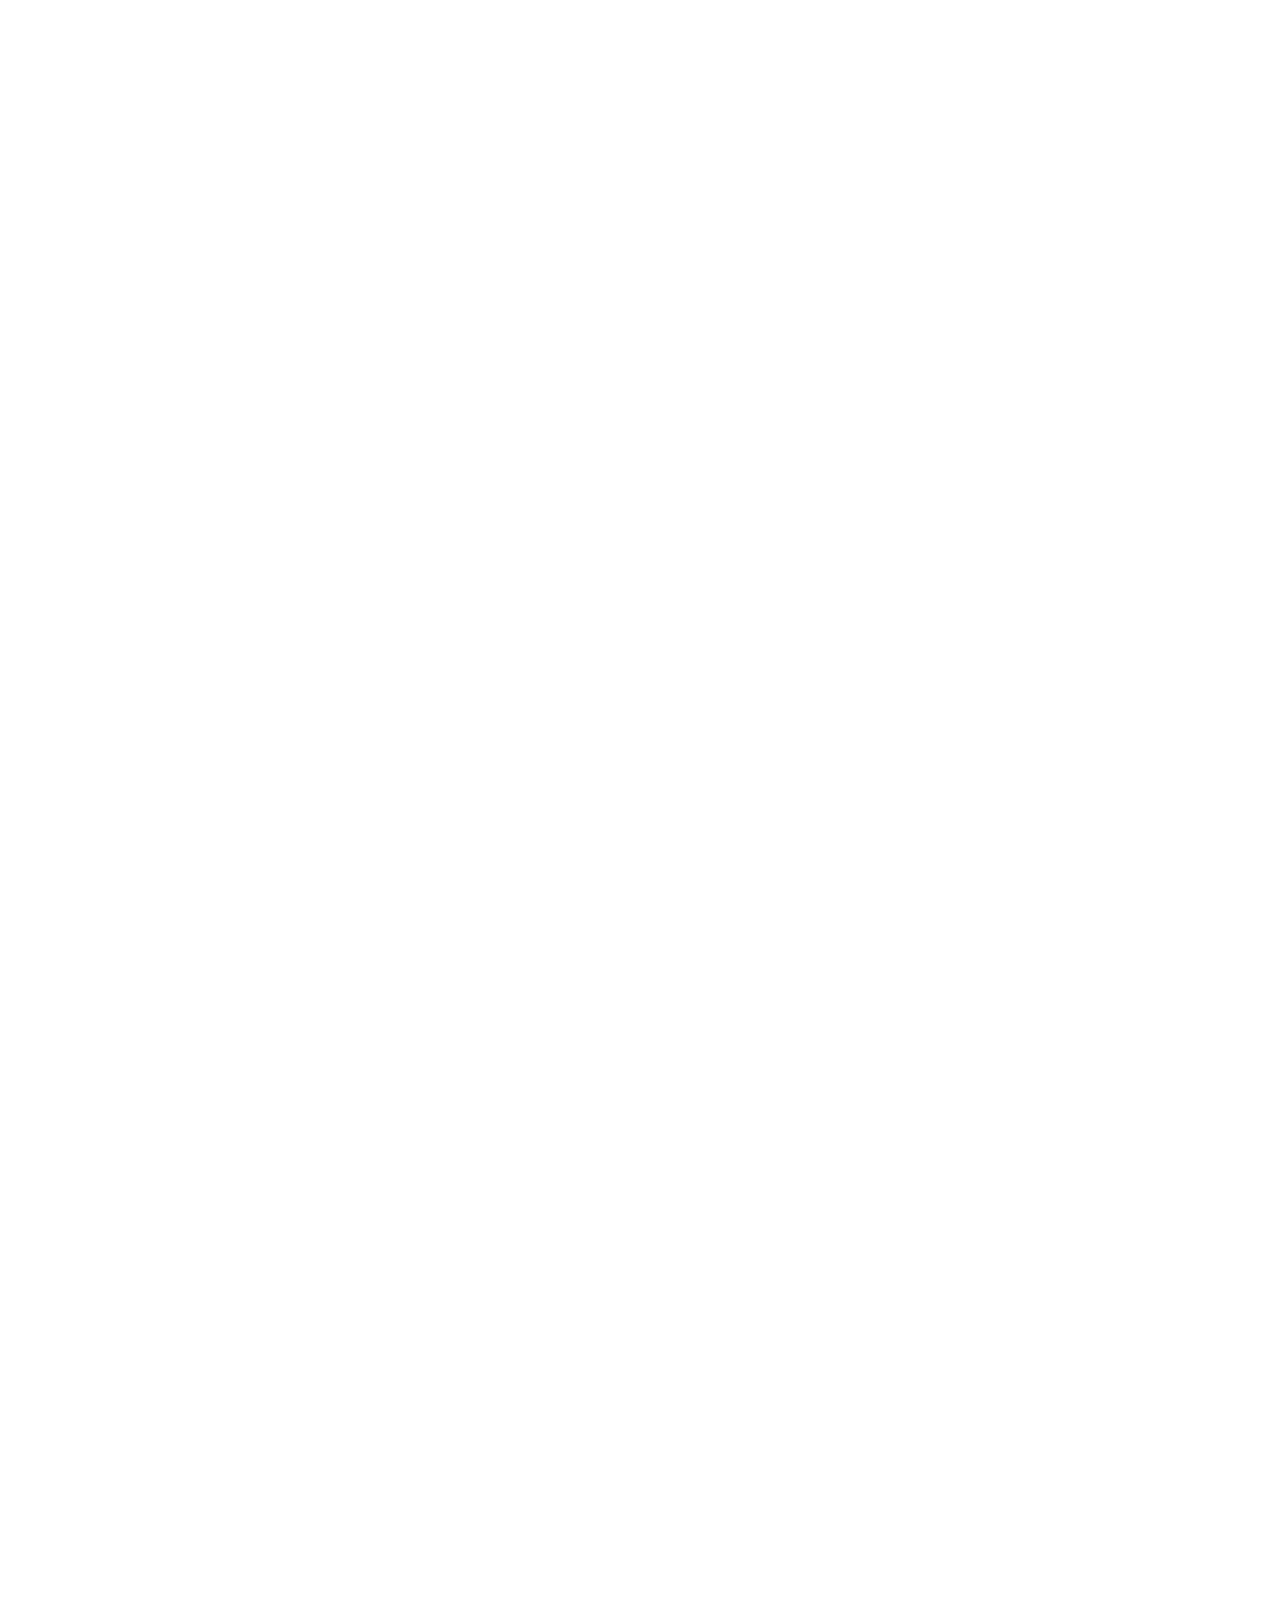
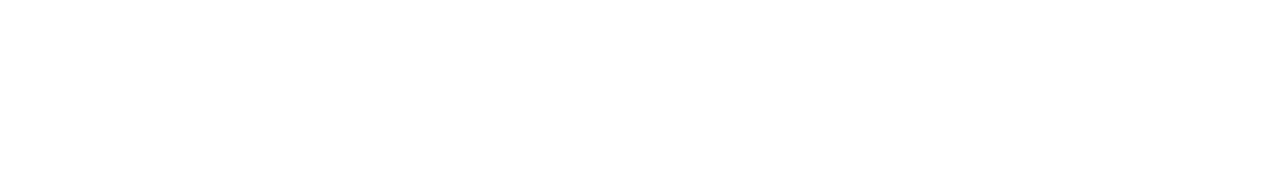
==== commit 3a12c36a: "Modificaçao e alteraçoes" ====
--- a/index2.html
+++ b/index2.html
@@ -22,23 +22,23 @@
       <img src="./assets/images/logo.svg" alt="logo mais sabor" />
 
       <nav class="mobile-menu" id="itens">
-        <span class="js-accordion">≡</span>
+        <div class="js-accordion"><span></span><span></span><span></span></div>
         <ul class="itens">
           <li>
             <a href="#" class="pagina-ativa">Home</a>
           </li>
           <li>
-            <a href="/sobre.html">Sobre</a>
-          </li>
-
-          <li>
-            <a href="#">Galeria</a>
-          </li>
-          <li>
-            <a href="#">Serviços</a>
-          </li>
-          <li>
-            <a href="#">Contato</a>
+            <a href="/sobre.html" target="_blank">Sobre</a>
+          </li>
+
+          <li>
+            <a href="#" target="_blank">Galeria</a>
+          </li>
+          <li>
+            <a href="#" target="_blank">Serviços</a>
+          </li>
+          <li>
+            <a href="#" target="_blank">Contato</a>
           </li>
         </ul>
       </nav>
@@ -49,7 +49,7 @@
             <a href="#" class="pagina-ativa">Home</a>
           </li>
           <li>
-            <a href="/sobre.html">Sobre</a>
+            <a href="sobre.html">Sobre</a>
           </li>
 
           <li>
@@ -90,7 +90,7 @@
       </div>
     </section>
 
-   
+<span class="js-scroll">   
 <main class="main1">
         
             
@@ -129,30 +129,32 @@
              </section>
          </section>
  </main>
-
-<!--
+</span>
+<span class="js-scroll">   
      <section class="main-3">
          <h2>Nossa Galeria</h2>
          <h1>Vislumbre o Colorido Mundo dos Temperos <br>com essas fotos incríveis!</h1>
          <div class="tmr">
-             <img src="ancorar/imaegns/img1.jpg" alt="Temperos">
-             <img src="ancorar/imaegns/img2.jpg" alt="Temperos">
-             <img src="ancorar/imaegns/img3.jpg" alt="Temperos">
-             <img src="ancorar/imaegns/img4.jpg" alt="Temperos">
-             <img src="ancorar/imaegns/img5.jpg" alt="Temperos">
-             <img src="ancorar/imaegns/img6.jpg" alt="Temperos">
+             <img src="assets/images/main/img1.jpg" alt="Temperos">
+             <img src="assets/images/main/img2.jpg" alt="Temperos">
+             <img src="assets/images/main/img3.jpg" alt="Temperos">
+             <img src="assets/images/main/img4.jpg" alt="Temperos">
+             <img src="assets/images/main/img5.jpg" alt="Temperos">
+             <img src="assets/images/main/img6.jpg" alt="Temperos">
          </div>
 
          <a href="#" class="geral">
              <div class="temperos-buttom"><button><p>Ver todos</p></button></div>
          </a>
      </section>
-
-     <section class="banner">
+</span>
+     
+<span class="js-scroll">   
+<section class="banner bannerBug">
          <div class="banner__container">
            <div class="banner__content">
              <h2 class="deli">DELIVERY</h2>
-             <h1 style="margin-top: 30px;">Deixe que cuidamos da entrega em sua casa!</h1>
+             <h1 >Deixe que cuidamos da entrega em sua casa!</h1>
              <p>
                  Relaxe e saboreie! Na MaisSabor, entregamos sua festa de sabores diretamente na sua porta, com todo o cuidado e agilidade que você merece. Com a gente, sua cozinha nunca ficará sem tempero!
              </p>
@@ -162,12 +164,11 @@
                  </div>
              </a>
            </div>
-           <img src="ancorar/imaegns/image & card.png" alt="Chefe de cozinha">
+           <img src="assets/images/main/image & card.png" alt="Chefe de cozinha">
          </div>
        </section>
  
--->
-
+   
     <footer>
       <div class="footer__grid-container">
         <div class="footer__div-logo">
@@ -221,21 +222,17 @@
           </ul>
         </div>
       </div>
+      <div class="copyright__container">
+        <p>Todos os direitos reservados....</p>
+    
+        <div>
+            <a href="#" class="geral">Termos e Condições</a>
+            <a href="#" class="geral">Políticas de Privacidade</a>
+        </div>
+    
+    </div>
     </footer>
-
-
-  <script>      
-       const menuBar = document.querySelectorAll('.mobile-menu span')
-      
-         
-       function ativarMenu (){
-          this.classList.toggle('ativo')
-          this.nextElementSibling.classList.toggle('ativo')
-       }
-
-       menuBar.forEach((item) =>{
-        item.addEventListener('click' , ativarMenu)
-       })
-    </script>
+</span>
+<script src="script.js"></script>
   </body>
 </html>
--- a/assets/css/global.css
+++ b/assets/css/global.css
@@ -7,16 +7,26 @@
   --black: #2a2a2a;
   --gradient: linear-gradient(110deg, #ff784f 0%, #ce4f51 100%);
 }
-
-/* css reset */
 * {
   margin: 0;
   padding: 0;
   box-sizing: border-box;
   font-family: "Roboto", sans-serif;
 }
-
 body {
   max-width: 2000px;
   margin: 0 auto;
 }
+.js .js-scroll {
+  opacity: 0;
+  transform: translate3d(-30px , 0 , 0);
+  transition: .3s;
+}
+.js .js-scroll.ativo{
+  opacity: 1;
+  transform: translate3d(0, 0 , 0);
+  
+}
+.geral{
+  text-decoration: none;
+}--- a/assets/css/main.css
+++ b/assets/css/main.css
@@ -1,52 +1,155 @@
+  .main1{
+    background-image: linear-gradient(110deg, #ff784f 0%, #ce4f51 100%);
+    width: 100%;
+    height: 760px;}
+  .texto-main{
+    display: block;
+    text-align: center;
+    padding-top: 43px;}
+  .texto-main h2 {
+    padding-bottom: 5px;
+    color: white;}
+  .texto-main h1 {
+    font-family: 'Roboto', sans-serif;
+    color: #2A2A2A;
+    font-size: 1.9rem;
+    line-height: 1.6;}
+  .main-2{
+    margin-top: 60px;
+    display: flex;
+    justify-content: center;}
+  .main-2 > section {
+    text-align: center;
+    margin-top: 10px;
+    padding-top: 20px;}
+  .bloco1{
+    background-color: white;
+    width: 300px;
+    height: 429px;
+    border-radius: 12px;
+    box-sizing: border-box;
+    padding: 5px;   
+    margin: auto;
+    transition: transform 0.1s;    } 
+  .bloco1:hover{
+  transform: scale(1.1);
+  box-shadow: -2px -2px 20px 6px rgba(0, 0, 0, 0.144) }
+  .text-bloco-1 > h3 {
+    padding-top:15px;    
+    font-size: 1.4rem;
+    font-weight: 700;
+    line-height: 38px;
+    text-align: center;}
+  .text-bloco-1 > p {
+    color: #4D4A4F;
+    font-size: 1.1rem;
+    font-weight: 400;
+    line-height: 25px;
+    padding-top: 10px;
+    margin: auto;
+    width: 243px;
+    height: 100px;}
+  .text-bloco-2 > h3 {
+    padding-top:15px;      
+    font-size: 1.4rem;
+    font-weight: 700;
+    line-height: 38px;
+    text-align: center;}
+  .text-bloco-2 > p {
+    width: 243px;
+    height: 100px;
+    color: #4D4A4F;
+    font-size: 1.1rem;
+    font-weight: 400;
+    line-height: 25px;
+    padding-top: 10px;
+    margin: auto;}
+  .text-bloco-3 > h3 {
+    padding-top:15px;    
+    font-size: 1.4rem;
+    font-weight: 700;
+    line-height: 38px;
+    text-align: center;}
+  .text-bloco-3 > p {
+    color: #4D4A4F;
+    font-size: 1.1rem;
+    font-weight: 400;
+    line-height: 25px;
+    padding-top: 10px;
+    margin: auto;
+    width: 240px;
+    height: 100px;}
+  .main-2 button{
+  padding: 10px;
+  margin: auto;
+  border: none;
+  background-image: linear-gradient(110deg, #ff784f 0%, #ce4f51 100%);
+  width: 186px;
+  height: 70px;
+  border-radius: 12px;
+  margin-top: 35px;
+  cursor: pointer;}
+  .main-2 button:hover{
+    background-image: linear-gradient(110deg, #ce4f51 0%, #ff784f 100%);
+    color: wheat;}
+  button > p {
+    color: white;
+    font-size: 20px;
+    text-align: center;
+    margin: auto;}
+  .geral{
+  text-decoration: none;}
+  .main-3 {
+    width: 100%;
+    height: 800px;}
+  .main-3 > h2 {
+    color: #ff784f;
+    text-align: center;
+    margin-top: 50px;
+    font-size: 30px;
+    font-weight: 700;
+    line-height: 48px;
+    letter-spacing: 0em;}
+  .main-3 > h1 {
+    font-size: 36px;
+    font-weight: 700;
+    line-height: 58px;
+    letter-spacing: 0em;
+    text-align: center;}
+  .main-3 > .tmr {
+    display: flex;
+    justify-content: center;
+    flex-wrap: wrap;
+    flex-direction: row;
+    width: 900px;
+    margin: auto;}
+  .main-3 > .tmr > img {
+    width: 300px;
+    height: 300px;
+    display: flex;
+    padding: 30px;}
+  .temperos-buttom > button {
+      text-align: center;
+      width: 186px;
+      height: 70px;
+      border-radius: 12px;
+      margin: auto;
+      display: block;
+      background-image: linear-gradient(110deg, #ff784f 0%, #ce4f51 100%);
+      cursor: pointer;
+      border: none;}
+  .temperos-buttom > button:hover{
+    background-image: linear-gradient(110deg,#ce4f51 0%, #ff784f 100%);}
+  .temperos-buttom > button > p {
+    color: white;
+    font-size: 1.125rem;
+    font-weight: bold;}
 
 
-.main1{
-  background-image: linear-gradient(110deg, #ff784f 0%, #ce4f51 100%);
-  width: 100%;
-  height: 760px;
-  
-}
-.texto-main{
-  display: block;
-  text-align: center;
-  padding-top: 43px;
-}
-
-.texto-main h2 {
-  padding-bottom: 5px;
-  color: white;
-}
-
-.texto-main h1 {
-  font-family: 'Roboto', sans-serif;
-  color: #2A2A2A;
-  font-size: 1.9rem;
-  line-height: 1.6;
-}
-.main-2{
-  margin-top: 60px;
-  display: flex;
-  justify-content: center;
-}
-.main-2 > section {
-  text-align: center;
-  margin-top: 10px;
-  padding-top: 20px;
-}
-.bloco1{
-  background-color: white;
-  width: 300px;
-  height: 429px;
-  border-radius: 12px;
-  box-sizing: border-box;
-  padding: 5px;   
-  margin: auto;
-  transition: transform 0.1s;    
-}
-@media  screen and (max-width:928px) {
-  .main1{
-      height: 1670px;
-  }
+@media  screen and (max-width:940px) {
+ .main1{
+    height: 1670px;
+ }
   .main-2{
       display: flex;
       flex-wrap: wrap;
@@ -59,149 +162,22 @@
   
   .bloco1:hover{
       transform: scale(1.0);
-}
-}
-
-.bloco1:hover{
-  transform: scale(1.1);
-  box-shadow: -2px -2px 20px 6px rgba(0, 0, 0, 0.144) 
-}
-.text-bloco-1 > h3 {
-  padding-top:15px;    
-  font-size: 1.4rem;
-  font-weight: 700;
-  line-height: 38px;
-  text-align: center;
-
-}
-
-.text-bloco-1 > p {
-  color: #4D4A4F;
-  font-size: 1.1rem;
-  font-weight: 400;
-  line-height: 25px;
-  padding-top: 10px;
-  margin: auto;
-  width: 243px;
-  height: 100px;
-}
-.text-bloco-2 > h3 {
-  padding-top:15px;      
-  font-size: 1.4rem;
-  font-weight: 700;
-  line-height: 38px;
-  text-align: center;
-
-}
-.text-bloco-2 > p {
-  color: #4D4A4F;
-  font-size: 1.1rem;
-  font-weight: 400;
-  line-height: 25px;
-  padding-top: 10px;
-  margin: auto;
-  width: 243px;
-  height: 100px;
-}
-.text-bloco-3 > h3 {
-  padding-top:15px;    
-  font-size: 1.4rem;
-  font-weight: 700;
-  line-height: 38px;
-  text-align: center;
-
-}
-.text-bloco-3 > p {
-  color: #4D4A4F;
-  font-size: 1.1rem;
-  font-weight: 400;
-  line-height: 25px;
-  padding-top: 10px;
-  margin: auto;
-  width: 240px;
-  height: 100px;
-}
-
-
-.deli {
-  color: #f5bb00; display: block; position: absolute; font-size: 30px; font-weight: bold;
-}
-
-
-button{
-  padding: 10px;
-  margin: auto;
-  border: none;
-  background-image: linear-gradient(110deg, #ff784f 0%, #ce4f51 100%);
-  width: 186px;
-  height: 70px;
-  border-radius: 12px;
-  margin-top: 35px;
-  cursor: pointer;
-}
-
-button > p {
-  
-  color: white;
-  font-size: 20px;
-  text-align: center;
-  margin: auto;
-}
-  
-  .main-3 {
-    width: 100%;
-    height: 800px;
+}}
+@media screen and (min-width:626px) and (max-width:900px) {
+  .main1{
+    height: 1200px;
+}}
+@media  screen and (max-width:918px) {
+  .main-3 > .tmr{
+    flex-wrap: wrap;
+    max-width: 100%;
   }
-  
-  .main-3 > h2 {
-    color: #ff784f;
-    text-align: center;
-    margin-top: 50px;
-    font-size: 30px;
-    font-weight: 700;
-    line-height: 48px;
-    letter-spacing: 0em;
-  }
-  
-  .main-3 > h1 {
-    font-size: 36px;
-    font-weight: 700;
-    line-height: 58px;
-    letter-spacing: 0em;
-    text-align: center;
-  }
-  
-  .main-3 > .tmr {
-    display: flex;
-    justify-content: center;
-    flex-wrap: wrap;
-    flex-direction: row;
-    width: 900px;
-    margin: auto;
-  }
-  
-  .main-3 > .tmr > img {
-    width: 300px;
-    height: 300px;
-    display: flex;
-    padding: 30px;
-  }
-  
-  .temperos-buttom > button {
-    text-align: center;
-    width: 186px;
-    height: 70px;
-    border-radius: 12px;
-    margin: auto;
-    display: block;
-    background-image: linear-gradient(110deg, #ff784f 0%, #ce4f51 100%);
-    cursor: pointer;
-    border: none;
-  }
-  
-  .temperos-buttom > button > p {
-    color: white;
-    font-size: 1.125rem;
-    font-weight: bold;
-  }
-  +  .bannerBug .banner__container{
+    position: relative;
+    top: 500px;
+  }}
+@media screen and (max-width:615px) {
+  .bannerBug .banner__container{
+    position: relative;
+    top: 400px;
+  }}--- a/assets/css/footer.css
+++ b/assets/css/footer.css
@@ -1,81 +1,63 @@
-.footer__grid-container {
-  display: grid;
-  grid-template-columns: 1.5fr 1fr 1fr 1fr;
-  place-items: flex-start center;
-  gap: 20px;
-  padding: 40px 4%;
-}
-
-.footer__div-logo {
-  max-width: 250px;
-  width: 100%;
-  place-self: flex-start;
-  color: var(--gray);
-}
-
-.footer__div-empresa,
-.footer__div-servicos,
-.footer__div-contato {
-  display: flex;
-  flex-direction: column;
-  gap: 12px;
-}
-
-.footer__div-empresa h3,
-.footer__div-servicos h3,
-.footer__div-contato h3 {
-  font-size: 1.25rem;
-  color: var(--black);
-  line-height: 1.6;
-}
-
-.footer__div-empresa ul,
-.footer__div-servicos ul,
-.footer__div-contato ul {
-  display: flex;
-  flex-direction: column;
-  gap: 24px;
-  list-style: none;
-}
-
-.footer__div-empresa ul li a,
-.footer__div-servicos ul li a,
-.footer__div-contato ul li a {
-  text-decoration: none;
-  color: var(--gray);
-}
-
-.footer__div-contato ul li a {
-  display: flex;
-  align-items: center;
-  gap: 5px;
-}
-
-.footer__div-contato img {
-  width: 20px;
-  height: 20px;
-}
+  .footer__grid-container {
+    display: grid;
+    grid-template-columns: 1.5fr 1fr 1fr 1fr;
+    place-items: flex-start center;
+    gap: 20px;
+    padding: 40px 4%;}
+  .footer__div-logo {
+    max-width: 250px;
+    width: 100%;
+    place-self: flex-start;
+    color: var(--gray);}
+  .footer__div-empresa,.footer__div-servicos,.footer__div-contato {
+    display: flex;
+    flex-direction: column;
+    gap: 12px;}
+  .footer__div-empresa h3,.footer__div-servicos h3,.footer__div-contato h3 {
+    font-size: 1.25rem;
+    color: var(--black);
+    line-height: 1.6;}
+  .footer__div-empresa ul,.footer__div-servicos ul,.footer__div-contato ul {
+    display: flex;
+    flex-direction: column;
+    gap: 24px;
+    list-style: none;}
+  .footer__div-empresa ul li a,.footer__div-servicos ul li a,.footer__div-contato ul li a {
+    text-decoration:none;color: var(--gray)}
+  .footer__div-empresa ul li a:hover,.footer__div-servicos ul li a:hover,.footer__div-contato ul li a:hover{
+    color: var(--coral);}
+  .footer__div-contato ul li a {
+    display: flex;align-items: center;gap: 5px;}
+  .footer__div-contato img {
+    width: 20px;height: 20px;}
+  .copyright__container {
+      display: flex;
+      justify-content: space-between;
+      border-top: 1px solid var(--gray);
+      padding-top: 30px;
+     padding-bottom: 10px;}
+  .copyright__container a.geral,p{
+    color: var(--gray);
+    cursor: pointer;
+    margin: 3px;}
+  .copyright__container div {
+      display: flex;
+      gap: 20px;}
+  .copyright__container{
+    position: relative;
+    top: 100px;}
 
 @media (max-width: 768px) {
-  .footer__grid-container {
-    grid-template-columns: 1fr 1fr;
-    place-items: flex-start;
-    gap: 40px;
-  }
-}
-
+  .footer__grid-container {grid-template-columns: 1fr 1fr;place-items: flex-start;gap: 40px;top: 500px;position: relative;}
+  .copyright__container{
+    position: relative;
+    top: 600px;}}
+@media(max-width: 615px) {
+  .footer__grid-container{position: relative;margin-top: 800px;}
+  .bannerBug .banner__container{position: relative;top: 1400px;}}
+@media screen and (max-width:918px) {
+  .footer__grid-container{top: 600px;position: relative;}
+  .copyright__container{top: 700px;position: relative;}}
 @media (max-width: 400px) {
-  .footer__grid-container {
-    grid-template-columns: 1fr;
-    place-items: center flex-start;
-  }
-
-  .footer__div-logo {
-    place-self: center;
-    display: flex;
-    flex-direction: column;
-    text-align: center;
-    justify-content: center;
-    align-items: center;
-  }
-}
+  .footer__grid-container {grid-template-columns: 1fr;place-items: center flex-start;}
+  .footer__div-logo {place-self: center;display: flex;flex-direction: column;text-align: center;justify-content: center;align-items: center;}}
--- a/assets/css/home.css
+++ b/assets/css/home.css
@@ -1,13 +1,10 @@
- 
-  /* SEÇÃO BANNER */
-  .banner__container {
+ .banner__container {
     padding: 0px 4% 40px;
     display: flex;
     align-items: center;
     gap: 40px;
     justify-content: space-between;
   }
-  
   .banner__content {
     display: flex;
     flex-direction: column;
@@ -15,15 +12,13 @@
     width: 100%;
     max-width: 550px;
   }
-  
   .banner__content h1 {
     font-size: 2.25rem;
     font-weight: bold;
     color: var(--black);
     line-height: 1.6;
     cursor: default;
-  }
-  
+  }  
   .banner__content p {
     color: var(--gray);
     font-size: 1.125rem;
@@ -31,12 +26,10 @@
     cursor: default;
     margin-bottom: 20px;
   }
-  
   .banner__content-buttons {
     display: flex;
     gap: 20px;
   }
-  
   .banner__content-buttons button {
     border-radius: 12px;
     width: 180px;
@@ -47,22 +40,19 @@
     color: var(--white);
     cursor: pointer;
   }
-  
-  .banner__content-buttons .button1 {
-    background: var(--gradient);
-  }
-  
-  .banner__content-buttons .button2 {
-    background: var(--gray);
-  }
-  
   .banner__container img {
     max-height: 550px;
     max-width: 100%;
   }
-  
-  /* media queries */
-  @media (max-width: 768px) {
+  .deli{
+    top: 20px;
+    position: relative;
+  }
+.banner__content-buttons .button1 {background: var(--gradient);}
+.banner__content-buttons .button2 {background: var(--gray);}
+.button1:hover{background:linear-gradient(110deg,#ce4f51 0%, #ff784f 100% )}
+.button2:hover{color: black;}
+  @media (max-width: 850px) {
     .banner__container {
       flex-direction: column;
       justify-content: center;
@@ -86,7 +76,6 @@
       gap: 10px;
     }
   }
-  
   @media (max-width: 400px) {
     .banner__content-buttons {
       flex-direction: column;
--- a/assets/css/menu.css
+++ b/assets/css/menu.css
@@ -4,84 +4,119 @@
     justify-content: space-between;
     align-items: center;
   }
-  
-  header img {
-    width: 100px;
-  }
-  
   nav ul {
     display: flex;
     justify-content: space-around;
     gap: 20px;
     list-style: none;
   }
- 
-
   nav ul li a {
     text-decoration: none;
     color: var(--gray);
     font-size: 1rem;
   }
-  
-  .pagina-ativa {
-    color: var(--coral);
-  }
- 
-
-.desktop-menu {
- display: block;
-
-}
-
-.mobile-menu {
-  display: none;
-}
-.js-accordion{
-  display: none;
-}
-
+header img {width: 100px;}  
+.pagina-ativa {color: var(--coral);}
+.desktop-menu {display: block;}
+.mobile-menu {display: none;}
+.js-accordion{display: none;}
 
 @media (max-width: 768px) {
-  .desktop-menu {
-    display: none;
-  }
-
-  .mobile-menu {
-    display: block;
-  }
-
-  .mobile-menu span{
-    margin-right: 40px;
+  .desktop-menu {display: none;}
+  .mobile-menu {display: block;}
+  .js .mobile-menu ul {display: none;}
+  .mobile-menu ul.ativo li a{color: black;}
+  .mobile-menu  ul.ativo li .pagina-ativa{color: white;}
+  /* .mobile-menu span{
+    text-align: right;
+    padding: 5px;
+    right: 20px;
+    z-index: 100;
     margin-top: -40px;
-    font-size: 1.5rem;
+    font-size: 3rem;
     color: var(--coral);
     display: block;
     cursor: pointer;
-  }
+    position: fixed;
+  } */
 
-  .js .mobile-menu ul {
-    display: none;
-  }
+  
+.js-accordion{
+  text-align: right;
+  padding: 10px;
+  right: 20px;
+  z-index: 100;
+  margin-top: -40px;
+  display: block;
+  cursor: pointer;
+  position: fixed;
+}
 
+.js-accordion span {
+  cursor: pointer;
+  position: relative;
+  width: 30px;
+  height: 4px;
+  background-color: var(--coral);
+  display: block;
+  margin-bottom: 6px;
+  transition: .5s;
+}
+
+.js-accordion span:nth-child(1){
+  transform-origin: left;
+}
+.js-accordion span:nth-child(2){
+  transform-origin: center;
+}
+.js-accordion span:nth-child(3){
+  transform-origin: left;
+}
+.js-accordion.ativo span:nth-child(1){
+  transform: rotate(45deg);
+  left: 2px;
+}
+.js-accordion.ativo02 span:nth-child(2){
+  transform: rotate(315deg);
+}
+.js-accordion.ativo02 span:nth-child(3){
+  transform: scaleX(0);
+}
   .mobile-menu ul.ativo{
-    position: absolute;
-    
-    margin-right: 10px;
+    width:250px;
+    height: 50vh;
+    z-index: 100;
     font-size: 30px;
-    top: 80px;
+    top: 30px;
     display: block;
     cursor: pointer;
+    position: fixed;
     animation: slideDown .5s forwards;
+    left:1px;
+    border-radius: 10px;
+    background-color: var(--coral);
   }
-  
+  .mobile-menu ul.ativo li{
+    margin-top: 10px;
+    margin: 10px 2px 0px 2px;
+    padding:.25rem 0;
+    text-align:center;
+    height:max-content;
+    transition:.3s;
+    letter-spacing:3px;
+    cursor:pointer;
+  }
+  .mobile-menu > ul.ativo a:hover{
+    font-weight: 700;
+    color:white;
+    transition:.5s;
+  }
+  .mobile-menu > ul.ativo li:hover{
+    background-color:#e65d33c6;
+    border-radius: 4px;
+    transition:.6s;
+
+  }
   @keyframes slideDown {
-    from{
-      opacity: 0;
-    }
-  
-    to{
-      opacity: 1;
-    }
-  }
-  }
+    from{opacity: 0;}to{opacity: 1;}}}
 
